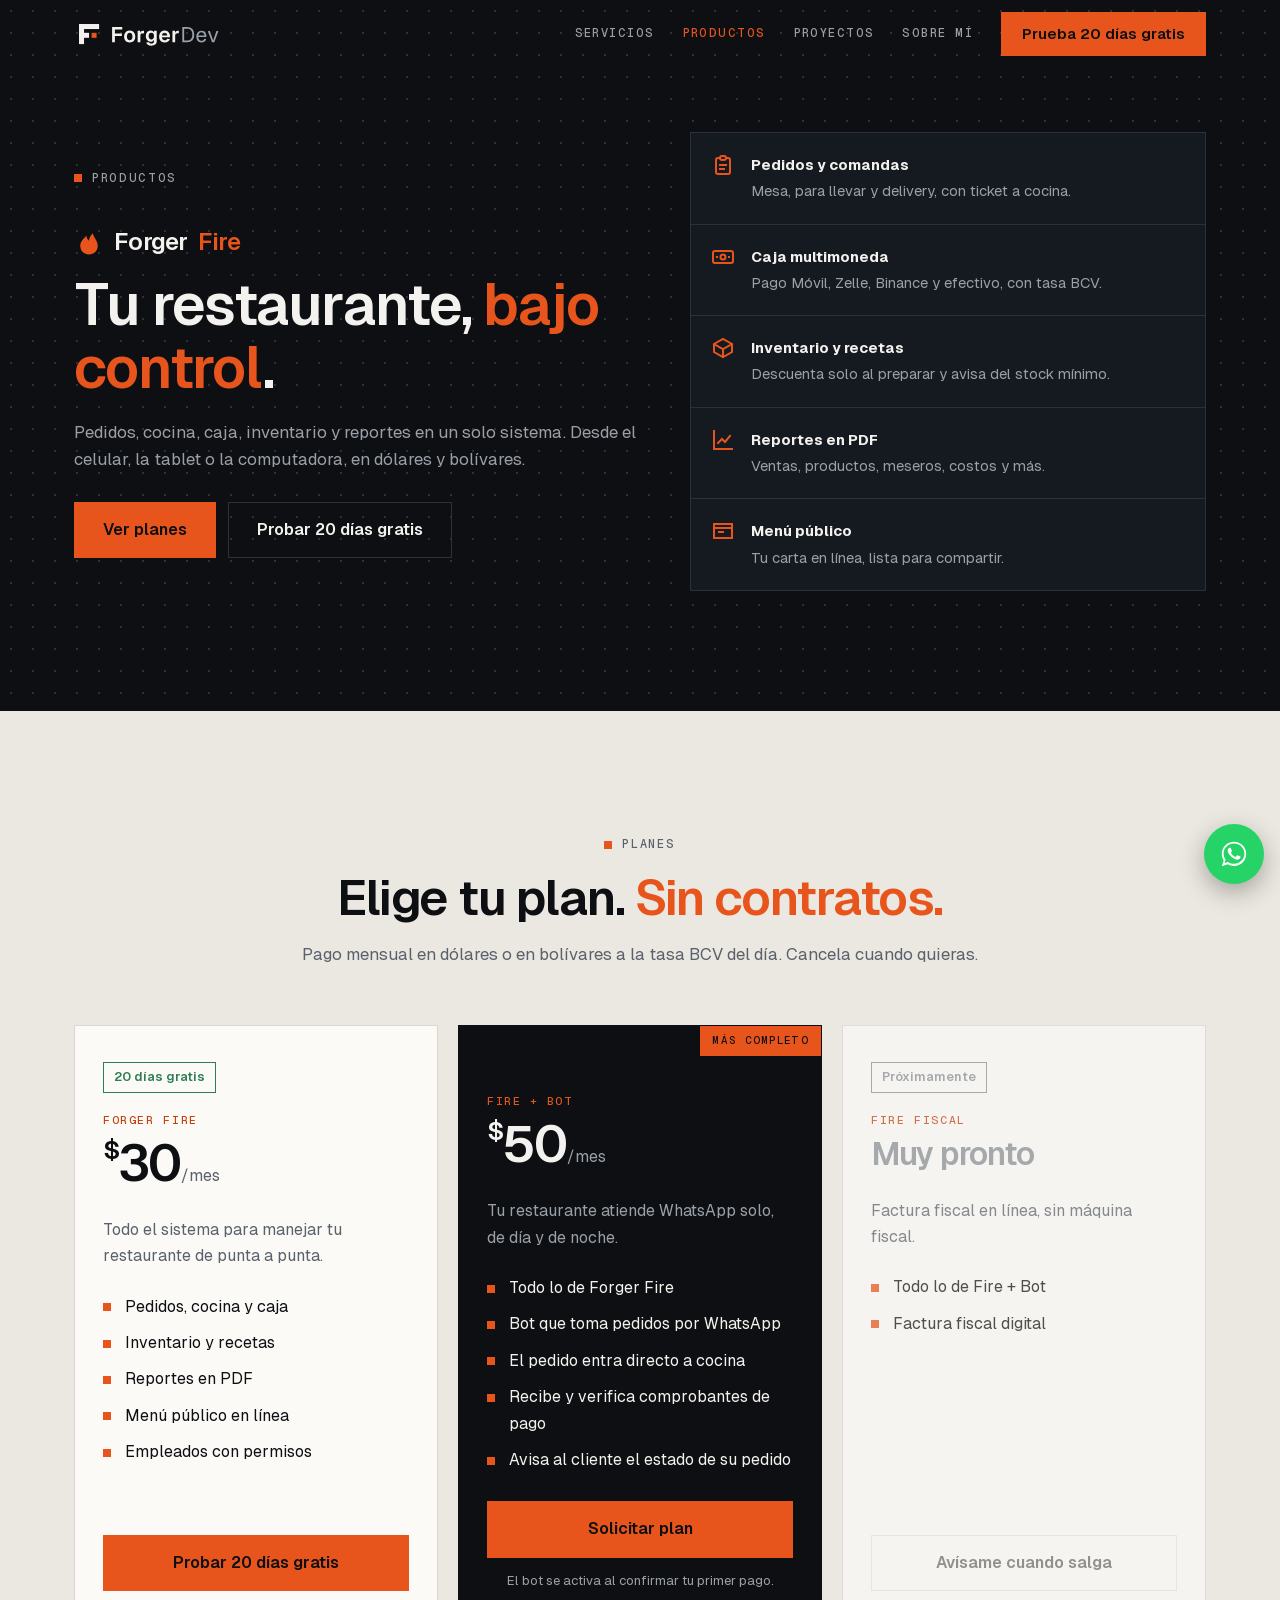
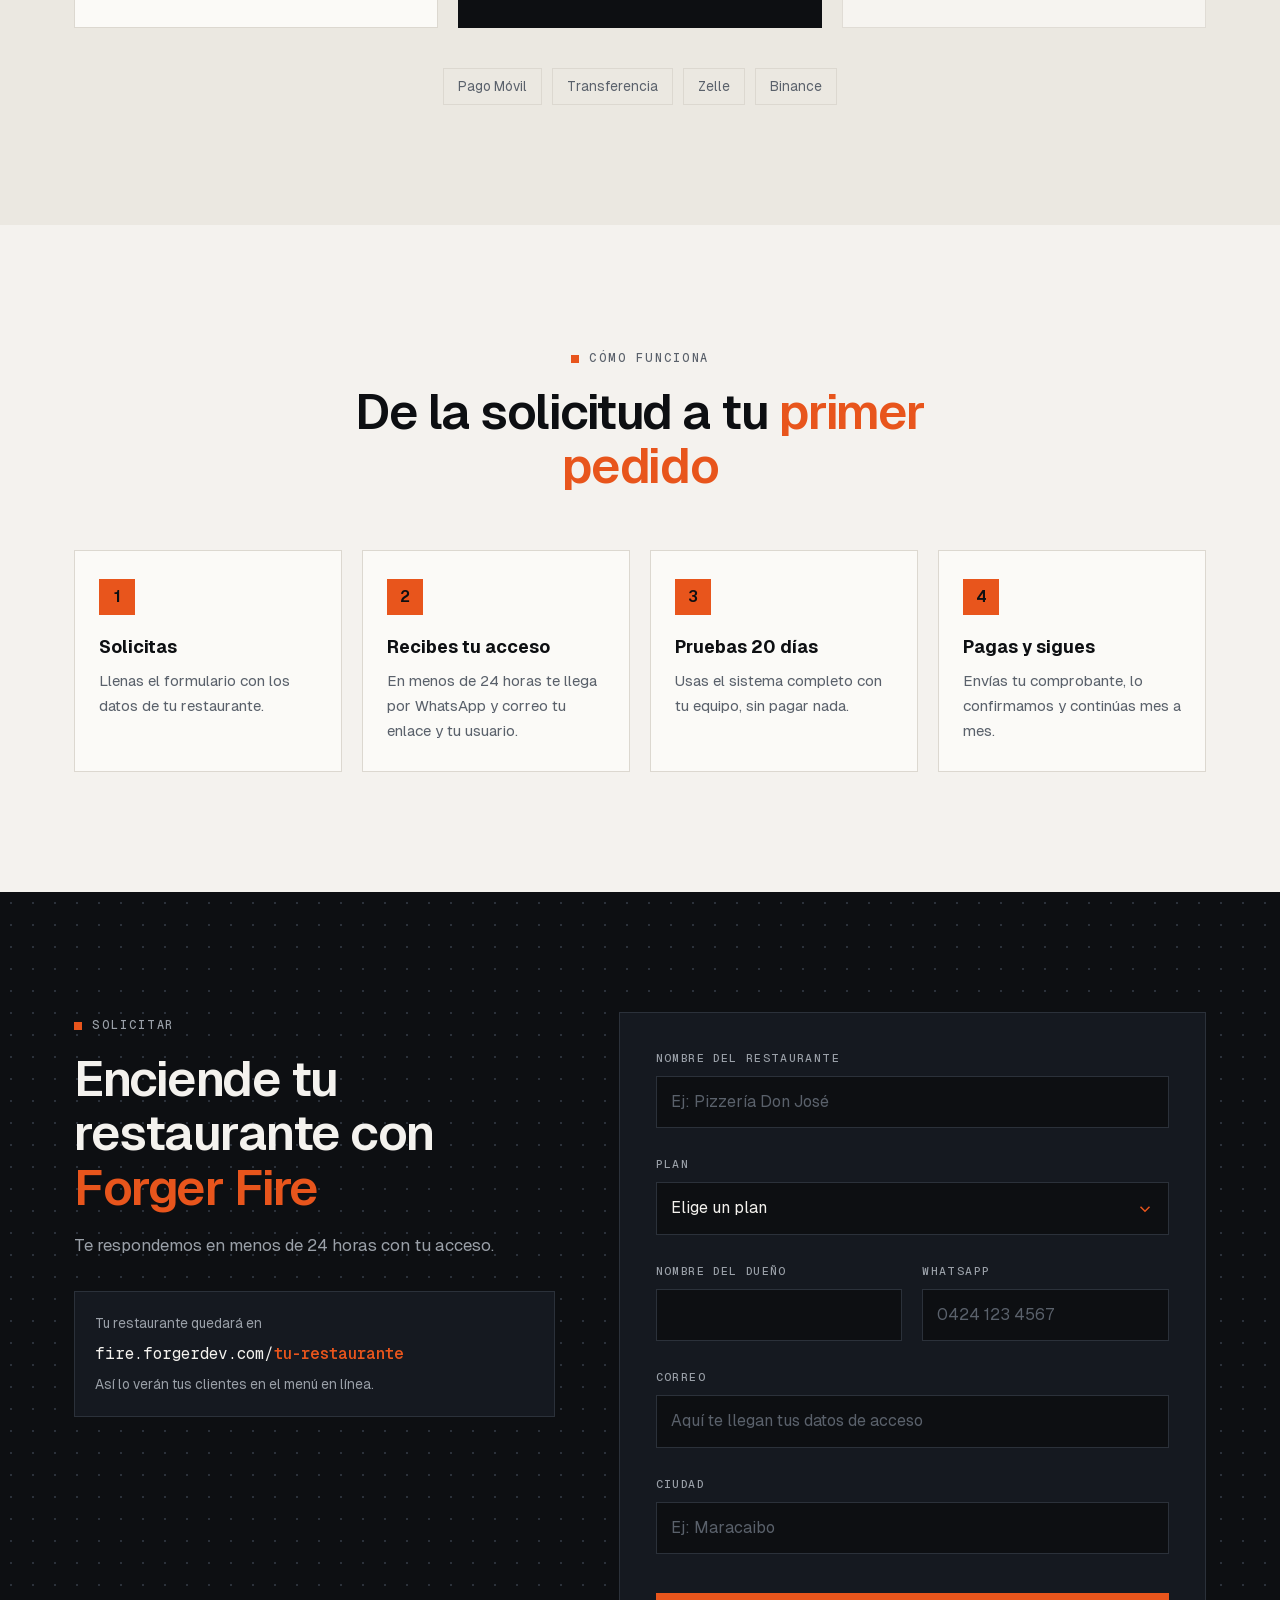
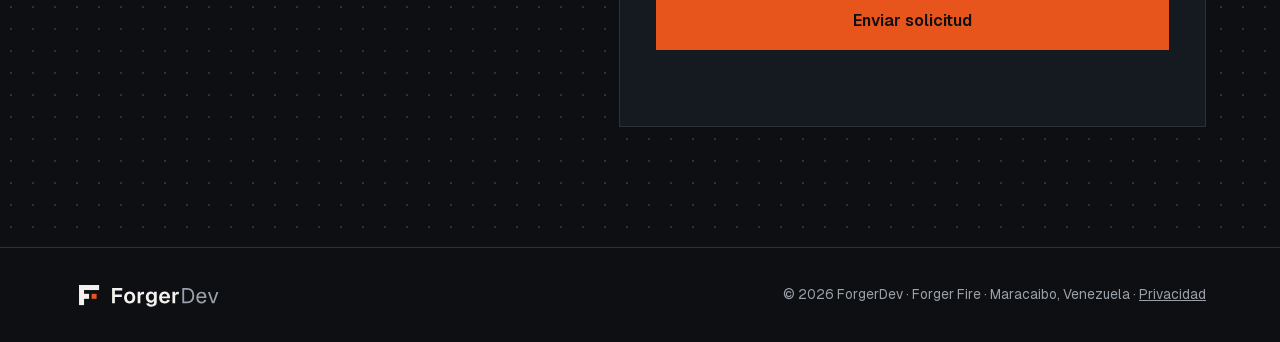
==== forger-fire.html @ 15f9424b "feat: pagina de producto Forger Fire con planes y solicitud - forger-fire.html: producto, planes ($3" ====
<!DOCTYPE html>
<html lang="es">
<head>
  <meta charset="UTF-8">
  <meta name="viewport" content="width=device-width, initial-scale=1.0">
  <title>Forger Fire | Sistema para restaurantes en Venezuela | ForgerDev</title>
  <meta name="description" content="Forger Fire: pedidos, cocina, caja multimoneda, inventario y reportes para tu restaurante. Bot de WhatsApp opcional. Prueba 20 días gratis.">
  <meta name="robots" content="index, follow, max-image-preview:large">
  <meta name="author" content="Ángel Sulbarán">
  <meta name="theme-color" content="#0d0f12">

  <!-- Cuando compres el dominio, reemplaza https://TU-DOMINIO.com -->
  <link rel="canonical" href="https://TU-DOMINIO.com/forger-fire.html">

  <link rel="icon" href="favicon.svg" type="image/svg+xml">
  <link rel="apple-touch-icon" href="img/apple-touch-icon.png">

  <meta property="og:type" content="website">
  <meta property="og:locale" content="es_VE">
  <meta property="og:site_name" content="ForgerDev">
  <meta property="og:url" content="https://TU-DOMINIO.com/forger-fire.html">
  <meta property="og:title" content="Forger Fire | Tu restaurante, bajo control">
  <meta property="og:description" content="Pedidos, cocina, caja, inventario y reportes en un solo sistema. Prueba 20 días gratis.">
  <meta property="og:image" content="https://TU-DOMINIO.com/img/og-image.jpg">

  <link rel="preload" href="fonts/Geist-Variable.woff2" as="font" type="font/woff2" crossorigin>
  <link rel="stylesheet" href="css/styles.css">
  <link rel="stylesheet" href="css/forger-fire.css">
  <script src="js/config.js" defer></script>
  <script src="js/forger-fire.js" defer></script>
</head>
<body>

  <header class="header">
    <div class="container header__inner">
      <a href="index.html" class="logo" aria-label="ForgerDev, inicio"><svg xmlns="http://www.w3.org/2000/svg" viewBox="0 0 239 48" aria-hidden="true" focusable="false"><rect x="8" y="8" width="8" height="32" fill="#f2f1ed"/><rect x="8" y="8" width="32" height="8" fill="#f2f1ed"/><rect x="8" y="22" width="16" height="8" fill="#f2f1ed"/><rect x="28" y="22" width="8" height="8" fill="#e8551c"/><path d="M60.72 12.86H76.87V16.701999999999998H65.14V23.298H76.25800000000001V27.106H65.14V37.0H60.72ZM79.79400000000001 27.921999999999997Q79.79400000000001 25.066 80.899 22.924Q82.004 20.782 84.02700000000002 19.609Q86.05000000000001 18.436 88.736 18.436Q91.388 18.436 93.411 19.609Q95.43400000000001 20.782 96.53900000000002 22.924Q97.644 25.066 97.644 27.921999999999997Q97.644 30.778 96.53900000000002 32.92Q95.43400000000001 35.062 93.411 36.235Q91.388 37.408 88.736 37.408Q86.05000000000001 37.408 84.02700000000002 36.235Q82.004 35.062 80.899 32.92Q79.79400000000001 30.778 79.79400000000001 27.921999999999997ZM93.156 27.921999999999997Q93.156 25.1 91.983 23.536Q90.81 21.972 88.736 21.972Q86.628 21.972 85.47200000000001 23.536Q84.316 25.1 84.316 27.921999999999997Q84.316 30.744 85.47200000000001 32.308Q86.628 33.872 88.736 33.872Q90.84400000000001 33.872 92.0 32.308Q93.156 30.744 93.156 27.921999999999997ZM101.418 18.843999999999998H105.49800000000002L105.60000000000001 22.345999999999997Q106.144 20.544 107.215 19.694Q108.28600000000002 18.843999999999998 109.95200000000001 18.843999999999998H111.61800000000001V22.584H109.918Q107.81000000000002 22.584 106.79000000000002 23.519Q105.77000000000001 24.454 105.77000000000001 26.528V37.0H101.418ZM114.98400000000001 37.34 119.47200000000001 37.034Q119.81200000000001 38.122 120.679 38.666Q121.546 39.21 123.24600000000001 39.21Q127.42800000000001 39.21 127.42800000000001 35.504V33.192Q126.78200000000001 34.518 125.35400000000001 35.317Q123.926 36.116 122.158 36.116Q119.914 36.116 118.16300000000001 35.010999999999996Q116.412 33.906 115.42600000000002 31.9Q114.44000000000001 29.894 114.44000000000001 27.31Q114.44000000000001 24.726 115.409 22.72Q116.378 20.714 118.129 19.575Q119.88000000000001 18.436 122.09 18.436Q124.028 18.436 125.45600000000002 19.302999999999997Q126.88400000000001 20.169999999999998 127.56400000000001 21.665999999999997V18.843999999999998H131.81400000000002V35.402Q131.81400000000002 38.836 129.502 40.672Q127.19000000000001 42.508 123.24600000000001 42.508Q119.778 42.508 117.70400000000001 41.131Q115.63000000000001 39.754 114.98400000000001 37.34ZM127.462 27.174Q127.462 24.692 126.30600000000001 23.264Q125.15 21.836 123.17800000000001 21.836Q121.206 21.836 120.084 23.298Q118.962 24.759999999999998 118.962 27.276Q118.962 29.792 120.101 31.254Q121.24000000000001 32.716 123.17800000000001 32.716Q125.18400000000001 32.716 126.32300000000001 31.237000000000002Q127.462 29.758 127.462 27.174ZM135.622 27.921999999999997Q135.622 25.1 136.71 22.941000000000003Q137.798 20.782 139.787 19.609Q141.776 18.436 144.428 18.436Q147.012 18.436 148.967 19.592Q150.92200000000003 20.747999999999998 151.99300000000002 22.941Q153.06400000000002 25.134 153.06400000000002 28.16V29.146H140.144Q140.28 31.492 141.436 32.716Q142.592 33.94 144.56400000000002 33.94Q145.99200000000002 33.94 146.978 33.277Q147.964 32.614 148.33800000000002 31.424L152.792 31.695999999999998Q152.044 34.348 149.851 35.878Q147.65800000000002 37.408 144.53 37.408Q141.84400000000002 37.408 139.82100000000003 36.235Q137.798 35.062 136.71 32.92Q135.622 30.778 135.622 27.921999999999997ZM144.428 21.869999999999997Q142.66 21.869999999999997 141.52100000000002 22.991999999999997Q140.382 24.113999999999997 140.144 26.222H148.542Q148.406 24.046 147.318 22.958Q146.23000000000002 21.869999999999997 144.428 21.869999999999997ZM156.838 18.843999999999998H160.918L161.02 22.345999999999997Q161.564 20.544 162.635 19.694Q163.706 18.843999999999998 165.372 18.843999999999998H167.038V22.584H165.338Q163.23 22.584 162.20999999999998 23.519Q161.19 24.454 161.19 26.528V37.0H156.838Z" fill="#f2f1ed"/><path d="M172.594 12.86H180.074Q185.65 12.86 188.659 16.005Q191.668 19.15 191.668 24.964Q191.668 30.744 188.71 33.872Q185.752 37.0 180.27800000000002 37.0H172.594ZM188.608 24.964Q188.608 15.715999999999998 180.074 15.715999999999998H175.518V34.144H180.074Q188.608 34.144 188.608 24.964ZM194.93200000000002 27.990000000000002Q194.93200000000002 25.168 195.935 23.026Q196.93800000000002 20.884 198.774 19.728Q200.61 18.572 203.058 18.572Q205.404 18.572 207.20600000000002 19.677Q209.008 20.782 210.01100000000002 22.924Q211.014 25.066 211.014 28.024V28.874H197.924Q198.06 31.73 199.437 33.209Q200.814 34.688 203.19400000000002 34.688Q204.928 34.688 206.067 33.889Q207.20600000000002 33.09 207.68200000000002 31.662L210.74200000000002 31.9Q210.02800000000002 34.382 208.005 35.894999999999996Q205.982 37.408 203.19400000000002 37.408Q200.678 37.408 198.808 36.251999999999995Q196.93800000000002 35.096 195.935 32.971Q194.93200000000002 30.846 194.93200000000002 27.990000000000002ZM203.058 21.291999999999998Q200.95000000000002 21.291999999999998 199.60700000000003 22.583999999999996Q198.264 23.875999999999998 197.924 26.357999999999997H207.886Q207.68200000000002 23.842 206.407 22.567Q205.132 21.291999999999998 203.058 21.291999999999998ZM213.35999999999999 18.98H216.488L221.724 34.076L226.96 18.98H230.088L223.526 37.0H219.922Z" fill="#9aa1ab"/></svg></a>

      <button class="nav-toggle" type="button" aria-expanded="false" aria-controls="menu" aria-label="Abrir menú">
        <span></span><span></span><span></span>
      </button>

      <nav id="menu" class="nav" aria-label="Principal">
        <ul class="nav__list">
          <li><a href="index.html#servicios" class="nav__link">Servicios</a></li>
          <li><a href="forger-fire.html" class="nav__link nav__link--activo" aria-current="page">Productos</a></li>
          <li><a href="index.html#proyectos" class="nav__link">Proyectos</a></li>
          <li><a href="index.html#sobre-mi" class="nav__link">Sobre mí</a></li>
          <li><a href="#solicitar" class="btn btn--primary btn--sm">Prueba 20 días gratis</a></li>
        </ul>
      </nav>
    </div>
  </header>

  <main>
    <!-- Producto -->
    <section id="productos" class="section section--dark producto-hero">
      <div class="container producto-hero__grid">
        <div>
          <p class="section__tag">Productos</p>
          <p class="producto-hero__marca">
            <svg class="producto-hero__llama" viewBox="0 0 24 24" aria-hidden="true"><path d="M12 22c4 0 7-3 7-7 0-4-3-6-4-10-2 2-3 4-3 6-1-1-2-2-2-4-3 3-5 5-5 8 0 4 3 7 7 7z"/></svg>
            Forger <em>Fire</em>
          </p>
          <h1 class="producto-hero__titulo">Tu restaurante, <em>bajo control</em>.</h1>
          <p class="section__lead">Pedidos, cocina, caja, inventario y reportes en un solo sistema. Desde el celular, la tablet o la computadora, en dólares y bolívares.</p>
          <div class="producto-hero__acciones">
            <a href="#planes" class="btn btn--primary">Ver planes</a>
            <a href="#solicitar" class="btn btn--ghost">Probar 20 días gratis</a>
          </div>
        </div>

        <ul class="modulos" aria-label="Lo que incluye">
          <li><svg class="icon" viewBox="0 0 24 24" aria-hidden="true"><path d="M9 5H7a2 2 0 0 0-2 2v12a2 2 0 0 0 2 2h10a2 2 0 0 0 2-2V7a2 2 0 0 0-2-2h-2M9 5a2 2 0 0 0 2 2h2a2 2 0 0 0 2-2M9 5a2 2 0 0 1 2-2h2a2 2 0 0 1 2 2M9 12h6M9 16h4"/></svg><span><strong>Pedidos y comandas</strong>Mesa, para llevar y delivery, con ticket a cocina.</span></li>
          <li><svg class="icon" viewBox="0 0 24 24" aria-hidden="true"><rect x="2" y="6" width="20" height="12" rx="2"/><circle cx="12" cy="12" r="2.5"/><path d="M6 12h.01M18 12h.01"/></svg><span><strong>Caja multimoneda</strong>Pago Móvil, Zelle, Binance y efectivo, con tasa BCV.</span></li>
          <li><svg class="icon" viewBox="0 0 24 24" aria-hidden="true"><path d="M21 8 12 3 3 8v8l9 5 9-5zM3 8l9 5 9-5M12 13v8"/></svg><span><strong>Inventario y recetas</strong>Descuenta solo al preparar y avisa del stock mínimo.</span></li>
          <li><svg class="icon" viewBox="0 0 24 24" aria-hidden="true"><path d="M3 3v18h18M7 15l4-4 3 3 5-6"/></svg><span><strong>Reportes en PDF</strong>Ventas, productos, meseros, costos y más.</span></li>
          <li><svg class="icon" viewBox="0 0 24 24" aria-hidden="true"><path d="M3 5h18v14H3zM3 9h18"/><path d="M8 13h4"/></svg><span><strong>Menú público</strong>Tu carta en línea, lista para compartir.</span></li>
        </ul>
      </div>
    </section>

    <!-- Planes -->
    <section id="planes" class="section section--alt">
      <div class="container">
        <header class="section__head">
          <p class="section__tag">Planes</p>
          <h2 class="section__title">Elige tu plan. <em>Sin contratos.</em></h2>
          <p class="section__lead">Pago mensual en dólares o en bolívares a la tasa BCV del día. Cancela cuando quieras.</p>
        </header>

        <div class="planes">
          <article class="service plan">
            <p class="plan__chip">20 días gratis</p>
            <p class="service__kicker">Forger Fire</p>
            <p class="plan__precio"><span>$</span>30<small>/mes</small></p>
            <p class="service__desc">Todo el sistema para manejar tu restaurante de punta a punta.</p>
            <ul class="service__list">
              <li>Pedidos, cocina y caja</li>
              <li>Inventario y recetas</li>
              <li>Reportes en PDF</li>
              <li>Menú público en línea</li>
              <li>Empleados con permisos</li>
            </ul>
            <a href="#solicitar" class="btn btn--primary btn--block plan__cta" data-plan="fire">Probar 20 días gratis</a>
          </article>

          <article class="service service--featured plan">
            <p class="service__badge">Más completo</p>
            <p class="service__kicker">Fire + Bot</p>
            <p class="plan__precio"><span>$</span>50<small>/mes</small></p>
            <p class="service__desc">Tu restaurante atiende WhatsApp solo, de día y de noche.</p>
            <ul class="service__list">
              <li>Todo lo de Forger Fire</li>
              <li>Bot que toma pedidos por WhatsApp</li>
              <li>El pedido entra directo a cocina</li>
              <li>Recibe y verifica comprobantes de pago</li>
              <li>Avisa al cliente el estado de su pedido</li>
            </ul>
            <a href="#solicitar" class="btn btn--primary btn--block plan__cta" data-plan="fire-bot">Solicitar plan</a>
            <p class="plan__nota">El bot se activa al confirmar tu primer pago.</p>
          </article>

          <article class="service plan plan--pronto" aria-disabled="true">
            <p class="plan__chip plan__chip--gris">Próximamente</p>
            <p class="service__kicker">Fire Fiscal</p>
            <p class="plan__precio plan__precio--pronto">Muy pronto</p>
            <p class="service__desc">Factura fiscal en línea, sin máquina fiscal.</p>
            <ul class="service__list">
              <li>Todo lo de Fire + Bot</li>
              <li>Factura fiscal digital</li>
            </ul>
            <button type="button" class="btn btn--ghost btn--block" disabled>Avísame cuando salga</button>
          </article>
        </div>

        <ul class="pagos" aria-label="Métodos de pago">
          <li>Pago Móvil</li>
          <li>Transferencia</li>
          <li>Zelle</li>
          <li>Binance</li>
        </ul>
      </div>
    </section>

    <!-- Cómo funciona -->
    <section class="section">
      <div class="container">
        <header class="section__head">
          <p class="section__tag">Cómo funciona</p>
          <h2 class="section__title">De la solicitud a tu <em>primer pedido</em></h2>
        </header>
        <ol class="pasos">
          <li><span class="pasos__num">1</span><strong>Solicitas</strong><p>Llenas el formulario con los datos de tu restaurante.</p></li>
          <li><span class="pasos__num">2</span><strong>Recibes tu acceso</strong><p>En menos de 24 horas te llega por WhatsApp y correo tu enlace y tu usuario.</p></li>
          <li><span class="pasos__num">3</span><strong>Pruebas 20 días</strong><p>Usas el sistema completo con tu equipo, sin pagar nada.</p></li>
          <li><span class="pasos__num">4</span><strong>Pagas y sigues</strong><p>Envías tu comprobante, lo confirmamos y continúas mes a mes.</p></li>
        </ol>
      </div>
    </section>

    <!-- Solicitud -->
    <section id="solicitar" class="section section--dark section--contact">
      <div class="container contact">
        <div class="contact__intro">
          <p class="section__tag">Solicitar</p>
          <h2 class="section__title">Enciende tu restaurante con <em>Forger Fire</em></h2>
          <p class="section__lead">Te respondemos en menos de 24 horas con tu acceso.</p>

          <div class="url-preview" aria-live="polite">
            <p class="url-preview__label">Tu restaurante quedará en</p>
            <p class="url-preview__url">fire.forgerdev.com/<b id="slug-preview">tu-restaurante</b></p>
            <p class="url-preview__ayuda">Así lo verán tus clientes en el menú en línea.</p>
          </div>
        </div>

        <form id="form-solicitud" class="form" novalidate>
          <div class="form__grid">
            <div class="field field--full">
              <label for="restaurante">Nombre del restaurante</label>
              <input id="restaurante" name="restaurante" type="text" autocomplete="organization" placeholder="Ej: Pizzería Don José" required>
              <p class="field__error" id="restaurante-error"></p>
            </div>

            <div class="field field--full">
              <label for="plan">Plan</label>
              <select id="plan" name="plan" required>
                <option value="">Elige un plan</option>
                <option value="fire">Forger Fire · $30/mes · 20 días gratis</option>
                <option value="fire-bot">Fire + Bot · $50/mes</option>
              </select>
              <p class="field__error" id="plan-error"></p>
            </div>

            <div class="field">
              <label for="dueno">Nombre del dueño</label>
              <input id="dueno" name="dueno" type="text" autocomplete="name" required>
              <p class="field__error" id="dueno-error"></p>
            </div>

            <div class="field">
              <label for="telefono">WhatsApp</label>
              <input id="telefono" name="telefono" type="tel" autocomplete="tel" placeholder="0424 123 4567" required>
              <p class="field__error" id="telefono-error"></p>
            </div>

            <div class="field field--full">
              <label for="email">Correo</label>
              <input id="email" name="email" type="email" autocomplete="email" placeholder="Aquí te llegan tus datos de acceso" required>
              <p class="field__error" id="email-error"></p>
            </div>

            <div class="field field--full">
              <label for="ciudad">Ciudad</label>
              <input id="ciudad" name="ciudad" type="text" autocomplete="address-level2" placeholder="Ej: Maracaibo" required>
              <p class="field__error" id="ciudad-error"></p>
            </div>

            <!-- Trampa para bots: las personas no ven este campo -->
            <div class="field--honey" aria-hidden="true">
              <label for="_honey">No llenar</label>
              <input id="_honey" name="_honey" type="text" tabindex="-1" autocomplete="off">
            </div>
          </div>

          <button type="submit" class="btn btn--primary btn--block">Enviar solicitud</button>
          <p class="form__status" role="status" aria-live="polite"></p>
        </form>
      </div>
    </section>
  </main>

  <footer class="footer">
    <div class="container footer__inner">
      <a href="index.html" class="logo" aria-label="ForgerDev, inicio"><svg xmlns="http://www.w3.org/2000/svg" viewBox="0 0 239 48" aria-hidden="true" focusable="false"><rect x="8" y="8" width="8" height="32" fill="#f2f1ed"/><rect x="8" y="8" width="32" height="8" fill="#f2f1ed"/><rect x="8" y="22" width="16" height="8" fill="#f2f1ed"/><rect x="28" y="22" width="8" height="8" fill="#e8551c"/><path d="M60.72 12.86H76.87V16.701999999999998H65.14V23.298H76.25800000000001V27.106H65.14V37.0H60.72ZM79.79400000000001 27.921999999999997Q79.79400000000001 25.066 80.899 22.924Q82.004 20.782 84.02700000000002 19.609Q86.05000000000001 18.436 88.736 18.436Q91.388 18.436 93.411 19.609Q95.43400000000001 20.782 96.53900000000002 22.924Q97.644 25.066 97.644 27.921999999999997Q97.644 30.778 96.53900000000002 32.92Q95.43400000000001 35.062 93.411 36.235Q91.388 37.408 88.736 37.408Q86.05000000000001 37.408 84.02700000000002 36.235Q82.004 35.062 80.899 32.92Q79.79400000000001 30.778 79.79400000000001 27.921999999999997ZM93.156 27.921999999999997Q93.156 25.1 91.983 23.536Q90.81 21.972 88.736 21.972Q86.628 21.972 85.47200000000001 23.536Q84.316 25.1 84.316 27.921999999999997Q84.316 30.744 85.47200000000001 32.308Q86.628 33.872 88.736 33.872Q90.84400000000001 33.872 92.0 32.308Q93.156 30.744 93.156 27.921999999999997ZM101.418 18.843999999999998H105.49800000000002L105.60000000000001 22.345999999999997Q106.144 20.544 107.215 19.694Q108.28600000000002 18.843999999999998 109.95200000000001 18.843999999999998H111.61800000000001V22.584H109.918Q107.81000000000002 22.584 106.79000000000002 23.519Q105.77000000000001 24.454 105.77000000000001 26.528V37.0H101.418ZM114.98400000000001 37.34 119.47200000000001 37.034Q119.81200000000001 38.122 120.679 38.666Q121.546 39.21 123.24600000000001 39.21Q127.42800000000001 39.21 127.42800000000001 35.504V33.192Q126.78200000000001 34.518 125.35400000000001 35.317Q123.926 36.116 122.158 36.116Q119.914 36.116 118.16300000000001 35.010999999999996Q116.412 33.906 115.42600000000002 31.9Q114.44000000000001 29.894 114.44000000000001 27.31Q114.44000000000001 24.726 115.409 22.72Q116.378 20.714 118.129 19.575Q119.88000000000001 18.436 122.09 18.436Q124.028 18.436 125.45600000000002 19.302999999999997Q126.88400000000001 20.169999999999998 127.56400000000001 21.665999999999997V18.843999999999998H131.81400000000002V35.402Q131.81400000000002 38.836 129.502 40.672Q127.19000000000001 42.508 123.24600000000001 42.508Q119.778 42.508 117.70400000000001 41.131Q115.63000000000001 39.754 114.98400000000001 37.34ZM127.462 27.174Q127.462 24.692 126.30600000000001 23.264Q125.15 21.836 123.17800000000001 21.836Q121.206 21.836 120.084 23.298Q118.962 24.759999999999998 118.962 27.276Q118.962 29.792 120.101 31.254Q121.24000000000001 32.716 123.17800000000001 32.716Q125.18400000000001 32.716 126.32300000000001 31.237000000000002Q127.462 29.758 127.462 27.174ZM135.622 27.921999999999997Q135.622 25.1 136.71 22.941000000000003Q137.798 20.782 139.787 19.609Q141.776 18.436 144.428 18.436Q147.012 18.436 148.967 19.592Q150.92200000000003 20.747999999999998 151.99300000000002 22.941Q153.06400000000002 25.134 153.06400000000002 28.16V29.146H140.144Q140.28 31.492 141.436 32.716Q142.592 33.94 144.56400000000002 33.94Q145.99200000000002 33.94 146.978 33.277Q147.964 32.614 148.33800000000002 31.424L152.792 31.695999999999998Q152.044 34.348 149.851 35.878Q147.65800000000002 37.408 144.53 37.408Q141.84400000000002 37.408 139.82100000000003 36.235Q137.798 35.062 136.71 32.92Q135.622 30.778 135.622 27.921999999999997ZM144.428 21.869999999999997Q142.66 21.869999999999997 141.52100000000002 22.991999999999997Q140.382 24.113999999999997 140.144 26.222H148.542Q148.406 24.046 147.318 22.958Q146.23000000000002 21.869999999999997 144.428 21.869999999999997ZM156.838 18.843999999999998H160.918L161.02 22.345999999999997Q161.564 20.544 162.635 19.694Q163.706 18.843999999999998 165.372 18.843999999999998H167.038V22.584H165.338Q163.23 22.584 162.20999999999998 23.519Q161.19 24.454 161.19 26.528V37.0H156.838Z" fill="#f2f1ed"/><path d="M172.594 12.86H180.074Q185.65 12.86 188.659 16.005Q191.668 19.15 191.668 24.964Q191.668 30.744 188.71 33.872Q185.752 37.0 180.27800000000002 37.0H172.594ZM188.608 24.964Q188.608 15.715999999999998 180.074 15.715999999999998H175.518V34.144H180.074Q188.608 34.144 188.608 24.964ZM194.93200000000002 27.990000000000002Q194.93200000000002 25.168 195.935 23.026Q196.93800000000002 20.884 198.774 19.728Q200.61 18.572 203.058 18.572Q205.404 18.572 207.20600000000002 19.677Q209.008 20.782 210.01100000000002 22.924Q211.014 25.066 211.014 28.024V28.874H197.924Q198.06 31.73 199.437 33.209Q200.814 34.688 203.19400000000002 34.688Q204.928 34.688 206.067 33.889Q207.20600000000002 33.09 207.68200000000002 31.662L210.74200000000002 31.9Q210.02800000000002 34.382 208.005 35.894999999999996Q205.982 37.408 203.19400000000002 37.408Q200.678 37.408 198.808 36.251999999999995Q196.93800000000002 35.096 195.935 32.971Q194.93200000000002 30.846 194.93200000000002 27.990000000000002ZM203.058 21.291999999999998Q200.95000000000002 21.291999999999998 199.60700000000003 22.583999999999996Q198.264 23.875999999999998 197.924 26.357999999999997H207.886Q207.68200000000002 23.842 206.407 22.567Q205.132 21.291999999999998 203.058 21.291999999999998ZM213.35999999999999 18.98H216.488L221.724 34.076L226.96 18.98H230.088L223.526 37.0H219.922Z" fill="#9aa1ab"/></svg></a>
      <p>© <span id="year"></span> ForgerDev · Forger Fire · Maracaibo, Venezuela · <a href="privacidad.html">Privacidad</a></p>
    </div>
  </footer>

  <a class="whatsapp-float" href="#solicitar" data-whatsapp-link target="_blank" rel="noopener" aria-label="Escríbeme por WhatsApp">
    <svg viewBox="0 0 32 32" width="30" height="30" aria-hidden="true">
      <path fill="currentColor" d="M16 3C8.8 3 3 8.7 3 15.8c0 2.5.7 4.9 2 7L3 29l6.4-2c2 1.1 4.3 1.7 6.6 1.7 7.2 0 13-5.7 13-12.8C29 8.7 23.2 3 16 3zm0 23.4c-2.1 0-4.1-.6-5.9-1.7l-.4-.3-3.8 1.2 1.2-3.7-.3-.4c-1.2-1.8-1.9-3.9-1.9-6.1C4.9 9.8 9.9 4.9 16 4.9s11.1 4.9 11.1 10.9-5 10.6-11.1 10.6zm6.1-7.9c-.3-.2-2-1-2.3-1.1-.3-.1-.5-.2-.7.2-.2.3-.8 1.1-1 1.3-.2.2-.4.2-.7.1-.3-.2-1.4-.5-2.7-1.7-1-.9-1.7-2-1.9-2.3-.2-.3 0-.5.1-.7l.5-.6c.2-.2.2-.3.3-.6.1-.2 0-.4 0-.6l-1-2.5c-.3-.7-.5-.6-.7-.6h-.6c-.2 0-.6.1-.9.4-.3.3-1.2 1.1-1.2 2.8s1.2 3.2 1.4 3.5c.2.2 2.4 3.6 5.8 5 .8.4 1.4.6 1.9.7.8.3 1.5.2 2.1.1.6-.1 2-.8 2.2-1.6.3-.8.3-1.4.2-1.6-.1-.1-.3-.2-.6-.4z"/>
    </svg>
  </a>

</body>
</html>
---- css/styles.css ----
/* ===== Fuentes de la identidad ForgerDev (Geist, licencia OFL) ===== */
@font-face {
  font-family: 'Geist';
  src: url('../fonts/Geist-Variable.woff2') format('woff2');
  font-weight: 100 900;
  font-display: swap;
}

@font-face {
  font-family: 'Geist Mono';
  src: url('../fonts/GeistMono-Variable.woff2') format('woff2');
  font-weight: 100 900;
  font-display: swap;
}

/* ===== Identidad ForgerDev ===== */
:root {
  /* Paleta de marca */
  --ink: #0d0f12;           /* negro */
  --bone: #f4f2ee;          /* hueso */
  --bone-2: #ebe8e1;        /* hueso más oscuro para secciones alternas */
  --orange: #e8551c;        /* acento */
  --orange-hover: #f26a33;
  --grey: #9aa0a8;
  --grey-dark: #5a616b;
  --line-dark: #2b313a;
  --panel-dark: #151920;

  /* Tokens que cambian según el fondo (claro por defecto) */
  --bg: var(--bone);
  --card: #fbfaf7;
  --text: var(--ink);
  --text-muted: var(--grey-dark);
  --text-dim: #8a8f97;
  --border: #dcd8d0;
  --border-hover: var(--ink);
  --accent-text: #c2410c;   /* naranja oscuro: legible en texto pequeño sobre hueso */

  --success: #2f7d55;
  --error: #c0392b;
  --whatsapp: #25d366;

  --font-body: 'Geist', system-ui, -apple-system, 'Segoe UI', Arial, sans-serif;
  --font-mono: 'Geist Mono', ui-monospace, 'Cascadia Mono', Consolas, monospace;

  --header-h: 68px;

  --ease-out: cubic-bezier(0.23, 1, 0.32, 1);
  --ease-in-out: cubic-bezier(0.77, 0, 0.175, 1);
}

/* Zonas oscuras: redefinen los tokens y todo lo de adentro se adapta */
.section--dark,
.hero,
.service--featured,
.summary,
.chat__head,
.footer,
.nav {
  --bg: var(--ink);
  --card: var(--panel-dark);
  --text: var(--bone);
  --text-muted: var(--grey);
  --text-dim: var(--grey-dark);
  --border: var(--line-dark);
  --border-hover: var(--grey);
  --accent-text: var(--orange);
}

/* ===== Base ===== */
*,
*::before,
*::after {
  box-sizing: border-box;
}

html {
  scroll-behavior: smooth;
  scroll-padding-top: var(--header-h);
  -webkit-text-size-adjust: 100%;
}

body {
  margin: 0;
  font-family: var(--font-body);
  font-size: 1rem;
  line-height: 1.65;
  color: var(--text);
  background: var(--bg);
  -webkit-font-smoothing: antialiased;
  overflow-x: hidden;
}

h1, h2, h3 {
  margin: 0;
  font-family: var(--font-body);
  font-weight: 600;
  line-height: 1.1;
  letter-spacing: -0.03em;
}

h1 em,
h2 em {
  font-style: normal;
  color: var(--orange);
}

p {
  margin: 0;
}

a {
  color: inherit;
}

img {
  display: block;
  max-width: 100%;
  height: auto;
}

button {
  font: inherit;
  color: inherit;
}

:focus-visible {
  outline: 2px solid var(--orange);
  outline-offset: 3px;
}

::selection {
  background: var(--orange);
  color: var(--ink);
}

/* Etiqueta mono en mayúsculas, el sello de la marca */
.mono {
  font-family: var(--font-mono);
  font-size: 0.75rem;
  font-weight: 500;
  letter-spacing: 0.14em;
  text-transform: uppercase;
}

/* Íconos SVG en línea */
.icon {
  width: 1.15em;
  height: 1.15em;
  flex-shrink: 0;
  fill: none;
  stroke: currentColor;
  stroke-width: 2;
  stroke-linecap: square;
  stroke-linejoin: miter;
}

.icon--fill {
  fill: currentColor;
  stroke: none;
}

.float-card__icon .icon,
.contact__links .icon {
  color: var(--orange);
}

.modal__close .icon {
  width: 18px;
  height: 18px;
}

.container {
  width: 100%;
  max-width: 1180px;
  margin: 0 auto;
  padding: 0 16px;
}

/* Cuadrícula de puntos de la marca */
.dot-grid {
  background-image: radial-gradient(circle, var(--line-dark) 1px, transparent 1.4px);
  background-size: 22px 22px;
}

/* ===== Botones ===== */
.btn {
  display: inline-flex;
  align-items: center;
  justify-content: center;
  gap: 10px;
  min-height: 52px;
  padding: 14px 28px;
  border: 1px solid transparent;
  border-radius: 0;
  font-weight: 600;
  text-decoration: none;
  cursor: pointer;
  -webkit-tap-highlight-color: transparent;
  transition: transform 160ms var(--ease-out), background-color 200ms ease, border-color 200ms ease, color 200ms ease;
}

.btn:active {
  transform: scale(0.97);
}

.btn--primary {
  background: var(--orange);
  color: var(--ink);
}

.btn--ghost {
  background: transparent;
  border-color: var(--border);
  color: var(--text);
}

.btn--sm {
  min-height: 42px;
  padding: 8px 20px;
  font-size: 0.95rem;
}

.btn--block {
  width: 100%;
}

.btn:disabled {
  opacity: 0.6;
  cursor: wait;
}

.btn svg {
  transition: transform 200ms var(--ease-out);
}

@media (hover: hover) and (pointer: fine) {
  .btn--primary:hover {
    background: var(--orange-hover);
  }

  .btn--ghost:hover {
    border-color: var(--border-hover);
  }

  .btn:hover svg {
    transform: translateX(3px);
  }
}

/* ===== Barra de progreso de scroll ===== */
.scroll-progress {
  position: fixed;
  top: 0;
  left: 0;
  z-index: 100;
  width: 100%;
  height: 3px;
  background: var(--orange);
  transform: scaleX(0);
  transform-origin: left;
}

/* ===== Header (siempre sobre fondo oscuro) ===== */
.header {
  position: fixed;
  top: 0;
  left: 0;
  right: 0;
  z-index: 50;
  color: var(--bone);
}

/* El fondo va en un pseudo-elemento: backdrop-filter en .header atraparía el menú fijo dentro del header */
.header::before {
  content: '';
  position: absolute;
  inset: 0;
  background: rgba(13, 15, 18, 0.9);
  backdrop-filter: blur(14px);
  -webkit-backdrop-filter: blur(14px);
  border-bottom: 1px solid var(--line-dark);
  opacity: 0;
  transition: opacity 250ms ease;
}

.header.is-scrolled::before {
  opacity: 1;
}

.header__inner {
  display: flex;
  align-items: center;
  justify-content: space-between;
  height: var(--header-h);
}

.logo {
  position: relative;
  z-index: 2;
  display: inline-flex;
  text-decoration: none;
}

.logo svg {
  display: block;
  width: 150px;
  height: auto;
}

.nav-toggle {
  position: relative;
  z-index: 2;
  display: flex;
  flex-direction: column;
  justify-content: center;
  gap: 5px;
  width: 44px;
  height: 44px;
  padding: 10px;
  background: none;
  border: 0;
  cursor: pointer;
}

.nav-toggle span {
  height: 2px;
  background: var(--bone);
  transition: transform 200ms var(--ease-out), opacity 200ms ease;
}

.nav-toggle[aria-expanded='true'] span:nth-child(1) { transform: translateY(7px) rotate(45deg); }
.nav-toggle[aria-expanded='true'] span:nth-child(2) { opacity: 0; }
.nav-toggle[aria-expanded='true'] span:nth-child(3) { transform: translateY(-7px) rotate(-45deg); }

.nav {
  position: fixed;
  inset: 0;
  z-index: 1;
  display: flex;
  align-items: center;
  justify-content: center;
  color: var(--text);
  background: var(--ink);
  opacity: 0;
  visibility: hidden;
  transition: opacity 250ms var(--ease-out), visibility 250ms;
}

.nav.is-open {
  opacity: 1;
  visibility: visible;
}

.nav__list {
  display: flex;
  flex-direction: column;
  align-items: center;
  gap: 8px;
  margin: 0;
  padding: 0;
  list-style: none;
}

.nav__link {
  display: block;
  padding: 10px;
  font-size: 1.6rem;
  font-weight: 600;
  letter-spacing: -0.02em;
  text-decoration: none;
  transition: color 200ms ease;
}

.nav__list .btn {
  margin-top: 16px;
}

@media (hover: hover) and (pointer: fine) {
  .nav__link:hover {
    color: var(--orange);
  }
}

/* ===== Animación al hacer scroll ===== */
.js .reveal {
  opacity: 0;
  transform: translateY(24px);
  transition: opacity 700ms var(--ease-out), transform 700ms var(--ease-out);
  transition-delay: var(--delay, 0ms);
}

.js .reveal.is-visible {
  opacity: 1;
  transform: none;
}

/* ===== Hero ===== */
.hero {
  position: relative;
  padding: calc(var(--header-h) + 40px) 0 72px;
  overflow: hidden;
  color: var(--text);
  background-color: var(--ink);
}

/* Cuadrícula de puntos que se desvanece hacia la izquierda */
.hero::before {
  content: '';
  position: absolute;
  inset: 0;
  background-image: radial-gradient(circle, var(--line-dark) 1px, transparent 1.4px);
  background-size: 22px 22px;
  -webkit-mask-image: linear-gradient(to left, #000 20%, transparent 85%);
  mask-image: linear-gradient(to left, #000 20%, transparent 85%);
  pointer-events: none;
}

/* Cuadro naranja de la marca */
.hero::after {
  content: '';
  position: absolute;
  right: 0;
  bottom: 0;
  width: 48px;
  height: 48px;
  background: var(--orange);
}

.hero__inner {
  position: relative;
  display: grid;
  gap: 56px;
}

.eyebrow {
  display: inline-flex;
  align-items: center;
  gap: 12px;
  margin-bottom: 24px;
  color: var(--text-muted);
}

.eyebrow::before {
  content: '';
  width: 10px;
  height: 10px;
  background: var(--orange);
}

.hero__title {
  font-size: clamp(2.4rem, 8vw, 4rem);
  font-weight: 600;
  letter-spacing: -0.04em;
}

.hero__lead {
  margin-top: 20px;
  max-width: 34em;
  font-size: 1.1rem;
  color: var(--text-muted);
}

.hero__actions {
  display: flex;
  flex-wrap: wrap;
  gap: 12px;
  margin-top: 32px;
}

.hero__actions .btn {
  flex: 1 1 200px;
}

.hero__meta {
  display: grid;
  grid-template-columns: repeat(3, 1fr);
  gap: 12px;
  margin: 40px 0 0;
  padding: 24px 0 0;
  list-style: none;
  border-top: 1px solid var(--border);
}

.hero__meta strong {
  display: block;
  font-size: clamp(1.2rem, 4vw, 1.6rem);
  font-weight: 600;
  letter-spacing: -0.02em;
}

.hero__meta span {
  display: block;
  margin-top: 4px;
  font-family: var(--font-mono);
  font-size: 0.68rem;
  line-height: 1.5;
  letter-spacing: 0.06em;
  text-transform: uppercase;
  color: var(--text-muted);
}

/* Dispositivos del hero */
.hero__visual {
  position: relative;
  max-width: 600px;
  width: 100%;
  margin: 0 auto;
  padding: 0 0 40px;
}

.device {
  transition: transform 600ms var(--ease-out);
  will-change: transform;
}

.device--browser {
  overflow: hidden;
  background: var(--panel-dark);
  border: 1px solid var(--line-dark);
  box-shadow: 0 40px 80px -30px rgba(0, 0, 0, 0.8);
}

.device__bar {
  display: flex;
  align-items: center;
  gap: 6px;
  padding: 10px 14px;
  background: var(--panel-dark);
  border-bottom: 1px solid var(--line-dark);
}

.device__bar span {
  width: 8px;
  height: 8px;
  background: var(--line-dark);
}

.device__bar em {
  margin-left: 10px;
  font-family: var(--font-mono);
  font-size: 0.68rem;
  font-style: normal;
  color: var(--grey);
}

.device--phone {
  position: absolute;
  right: -4px;
  bottom: 0;
  width: 28%;
  overflow: hidden;
  border: 5px solid var(--line-dark);
  border-radius: 18px;
  box-shadow: 0 30px 60px -16px rgba(0, 0, 0, 0.9);
}

.float-card {
  position: absolute;
  display: flex;
  align-items: center;
  gap: 10px;
  padding: 10px 14px;
  color: var(--bone);
  background: rgba(21, 25, 32, 0.92);
  backdrop-filter: blur(10px);
  -webkit-backdrop-filter: blur(10px);
  border: 1px solid var(--line-dark);
  box-shadow: 0 20px 40px -16px rgba(0, 0, 0, 0.8);
  transition: transform 600ms var(--ease-out);
}

.float-card strong {
  display: block;
  font-size: 0.8rem;
  font-weight: 600;
}

.float-card small {
  display: block;
  font-size: 0.7rem;
  color: var(--grey);
}

.float-card__icon {
  display: grid;
  place-items: center;
  width: 32px;
  height: 32px;
  font-size: 0.95rem;
  border: 1px solid var(--line-dark);
}

.float-card--1 {
  top: 18%;
  left: -12px;
}

.float-card--2 {
  bottom: 14%;
  left: 18%;
}

/* ===== Cinta ===== */
.marquee {
  overflow: hidden;
  padding: 16px 0;
  background: var(--ink);
  border-top: 1px solid var(--line-dark);
  border-bottom: 1px solid var(--line-dark);
}

.marquee__track {
  display: flex;
  width: max-content;
  animation: marquee 34s linear infinite;
}

.marquee__track span {
  display: flex;
  align-items: center;
  gap: 32px;
  padding-right: 32px;
  font-family: var(--font-mono);
  font-size: 0.85rem;
  font-weight: 500;
  letter-spacing: 0.14em;
  text-transform: uppercase;
  white-space: nowrap;
  color: var(--bone);
}

.marquee__track span::after {
  content: '';
  width: 8px;
  height: 8px;
  background: var(--orange);
}

@keyframes marquee {
  to {
    transform: translateX(-50%);
  }
}

/* ===== Secciones ===== */
.section {
  position: relative;
  padding: 88px 0;
  color: var(--text);
  background-color: var(--bg);
}

.section--alt {
  --bg: var(--bone-2);
}

.section--dark {
  background-image: radial-gradient(circle, var(--line-dark) 1px, transparent 1.4px);
  background-size: 22px 22px;
}

.section__head {
  max-width: 720px;
  margin: 0 auto 56px;
  text-align: center;
}

.section__tag {
  display: inline-flex;
  align-items: center;
  gap: 10px;
  margin-bottom: 16px;
  font-family: var(--font-mono);
  font-size: 0.75rem;
  font-weight: 500;
  letter-spacing: 0.14em;
  text-transform: uppercase;
  color: var(--text-muted);
}

.section__tag::before {
  content: '';
  width: 8px;
  height: 8px;
  background: var(--orange);
}

.section__title {
  font-size: clamp(2rem, 6vw, 3.1rem);
  font-weight: 600;
}

.section__lead {
  margin-top: 16px;
  font-size: 1.05rem;
  color: var(--text-muted);
}

/* ===== Problema ===== */
.pains {
  display: grid;
  gap: 0;
  border-top: 1px solid var(--border);
}

.pain {
  position: relative;
  display: grid;
  grid-template-columns: auto 1fr;
  column-gap: 20px;
  padding: 28px 0;
  border-bottom: 1px solid var(--border);
}

.pain__num {
  grid-row: span 2;
  font-family: var(--font-mono);
  font-size: 0.85rem;
  font-weight: 500;
  line-height: 1.9;
  color: var(--accent-text);
}

.pain h3 {
  font-size: 1.3rem;
}

.pain p {
  margin-top: 8px;
  color: var(--text-muted);
}

/* ===== Servicios ===== */
.services {
  display: grid;
  gap: 20px;
}

.service {
  position: relative;
  display: flex;
  flex-direction: column;
  padding: 36px 28px;
  color: var(--text);
  background: var(--card);
  border: 1px solid var(--border);
  transition: border-color 250ms ease, opacity 700ms var(--ease-out), transform 700ms var(--ease-out);
}

.service--featured {
  background: var(--ink);
  border-color: var(--ink);
}

.service__badge {
  position: absolute;
  top: 0;
  right: 0;
  padding: 6px 12px;
  font-family: var(--font-mono);
  font-size: 0.68rem;
  font-weight: 500;
  letter-spacing: 0.12em;
  text-transform: uppercase;
  color: var(--ink);
  background: var(--orange);
}

.service__icon {
  display: grid;
  place-items: center;
  width: 48px;
  height: 48px;
  margin-bottom: 28px;
  border: 1px solid var(--border);
}

.service__icon svg {
  width: 22px;
  height: 22px;
  fill: none;
  stroke: var(--orange);
  stroke-width: 2;
  stroke-linecap: square;
  stroke-linejoin: miter;
}

.service__kicker {
  font-family: var(--font-mono);
  font-size: 0.72rem;
  font-weight: 500;
  letter-spacing: 0.14em;
  text-transform: uppercase;
  color: var(--accent-text);
}

.service__title {
  margin-top: 10px;
  font-size: 1.5rem;
}

.service__desc {
  margin-top: 14px;
  color: var(--text-muted);
}

.service__list,
.summary__list {
  display: grid;
  gap: 10px;
  margin: 24px 0 32px;
  padding: 0;
  list-style: none;
}

.service__list {
  flex-grow: 1;
  align-content: start;
}

.service__list li,
.summary__list li {
  position: relative;
  padding-left: 22px;
}

.service__list li::before,
.summary__list li::before {
  content: '';
  position: absolute;
  left: 0;
  top: 0.6em;
  width: 8px;
  height: 8px;
  background: var(--orange);
}

.service__cta {
  display: inline-flex;
  align-items: center;
  gap: 10px;
  align-self: flex-start;
  font-family: var(--font-mono);
  font-size: 0.78rem;
  font-weight: 500;
  letter-spacing: 0.12em;
  text-transform: uppercase;
  color: var(--accent-text);
  text-decoration: none;
}

.service__cta .icon {
  transition: transform 200ms var(--ease-out);
}

@media (hover: hover) and (pointer: fine) {
  .service:not(.service--featured):hover {
    border-color: var(--border-hover);
  }

  .service__cta:hover .icon {
    transform: translateX(4px);
  }
}

/* Servicio ancho: automatizaciones y chatbots */
.service--wide {
  display: grid;
  gap: 36px;
}

.service__content {
  display: flex;
  flex-direction: column;
}

.chat {
  width: 100%;
  max-width: 420px;
  justify-self: center;
  overflow: hidden;
  background: var(--bone);
  border: 1px solid var(--border);
}

.chat__head {
  display: flex;
  align-items: center;
  gap: 12px;
  padding: 14px 18px;
  color: var(--text);
  background: var(--ink);
}

.chat__head strong {
  display: block;
  font-size: 0.95rem;
  font-weight: 600;
}

.chat__head small {
  display: block;
  font-family: var(--font-mono);
  font-size: 0.66rem;
  letter-spacing: 0.1em;
  text-transform: uppercase;
  color: var(--grey);
}

.chat__avatar {
  display: grid;
  place-items: center;
  width: 36px;
  height: 36px;
  background: var(--panel-dark);
  border: 1px solid var(--line-dark);
}

.chat__avatar svg {
  width: 26px;
  height: 26px;
}

.chat__body {
  display: grid;
  gap: 10px;
  padding: 20px 18px;
}

.msg {
  max-width: 82%;
  padding: 10px 14px;
  font-size: 0.9rem;
  line-height: 1.45;
}

.msg--in {
  justify-self: start;
  color: var(--ink);
  background: #fff;
  border: 1px solid #dcd8d0;
}

.msg--out {
  justify-self: end;
  color: var(--bone);
  background: var(--ink);
}

/* Los mensajes aparecen uno tras otro cuando la tarjeta entra en pantalla */
.js .service--wide .msg {
  opacity: 0;
  transform: translateY(8px);
  transition: opacity 400ms var(--ease-out), transform 400ms var(--ease-out);
}

.js .service--wide .msg:nth-child(1) { transition-delay: 300ms; }
.js .service--wide .msg:nth-child(2) { transition-delay: 750ms; }
.js .service--wide .msg:nth-child(3) { transition-delay: 1200ms; }
.js .service--wide .msg:nth-child(4) { transition-delay: 1650ms; }

.js .service--wide.is-visible .msg {
  opacity: 1;
  transform: none;
}

.flow {
  display: flex;
  flex-wrap: wrap;
  align-items: center;
  justify-content: center;
  gap: 8px;
  margin: 0;
  padding: 0 18px 20px;
  list-style: none;
}

.flow li:not(.flow__arrow) {
  padding: 5px 10px;
  font-family: var(--font-mono);
  font-size: 0.68rem;
  font-weight: 500;
  letter-spacing: 0.08em;
  text-transform: uppercase;
  color: var(--ink);
  background: #fff;
  border: 1px solid #dcd8d0;
}

.flow__arrow {
  display: flex;
  color: var(--orange);
}

/* ===== Proyectos ===== */
.filters {
  display: flex;
  justify-content: center;
  flex-wrap: wrap;
  gap: 8px;
  margin-bottom: 32px;
}

.filter {
  padding: 10px 18px;
  font-family: var(--font-mono);
  font-size: 0.75rem;
  font-weight: 500;
  letter-spacing: 0.12em;
  text-transform: uppercase;
  color: var(--text-muted);
  background: transparent;
  border: 1px solid var(--border);
  cursor: pointer;
  transition: color 200ms ease, background-color 200ms ease, border-color 200ms ease, transform 160ms var(--ease-out);
}

.filter:active {
  transform: scale(0.97);
}

.filter.is-active {
  color: var(--ink);
  background: var(--orange);
  border-color: var(--orange);
}

@media (hover: hover) and (pointer: fine) {
  .filter:not(.is-active):hover {
    color: var(--text);
    border-color: var(--border-hover);
  }
}

.projects {
  display: grid;
  gap: 20px;
}

.project {
  display: block;
  width: 100%;
  padding: 0;
  text-align: left;
  color: var(--text);
  background: var(--card);
  border: 1px solid var(--border);
  overflow: hidden;
  cursor: pointer;
  transition: border-color 250ms ease, opacity 700ms var(--ease-out), transform 700ms var(--ease-out);
}

.project[hidden] {
  display: none;
}

.project__media {
  display: block;
  aspect-ratio: 16 / 10;
  overflow: hidden;
  background: var(--ink);
  border-bottom: 1px solid var(--border);
}

.project__media img {
  width: 100%;
  height: 100%;
  object-fit: cover;
  object-position: top;
  transition: transform 600ms var(--ease-out);
}

.project__body {
  display: block;
  padding: 20px 22px 24px;
}

.project__type {
  display: block;
  font-family: var(--font-mono);
  font-size: 0.68rem;
  font-weight: 500;
  letter-spacing: 0.12em;
  text-transform: uppercase;
  color: var(--accent-text);
}

.project__name {
  display: block;
  margin-top: 8px;
  font-size: 1.35rem;
  font-weight: 600;
  letter-spacing: -0.02em;
}

.project__summary {
  display: block;
  margin-top: 4px;
  font-size: 0.95rem;
  color: var(--text-muted);
}

@media (hover: hover) and (pointer: fine) {
  .project:hover {
    border-color: var(--orange);
  }

  .project:hover .project__media img {
    transform: scale(1.04);
  }
}

/* ===== Modal de proyecto ===== */
.modal {
  width: min(760px, calc(100% - 32px));
  max-height: calc(100dvh - 32px);
  padding: 0;
  color: var(--text);
  background: var(--bone);
  border: 1px solid var(--ink);
  border-radius: 0;
  overflow-y: auto;
  overscroll-behavior: contain;
}

.modal[open] {
  animation: modal-in 250ms var(--ease-out);
}

.modal::backdrop {
  background: rgba(13, 15, 18, 0.7);
  backdrop-filter: blur(6px);
  -webkit-backdrop-filter: blur(6px);
}

.modal[open]::backdrop {
  animation: fade-in 250ms ease;
}

@keyframes modal-in {
  from {
    opacity: 0;
    transform: scale(0.96) translateY(8px);
  }
}

@keyframes fade-in {
  from {
    opacity: 0;
  }
}

.modal__close {
  position: sticky;
  top: 12px;
  z-index: 2;
  float: right;
  display: grid;
  place-items: center;
  width: 40px;
  height: 40px;
  margin: 12px 12px -52px 0;
  color: var(--bone);
  background: var(--ink);
  border: 0;
  cursor: pointer;
}

.modal__img {
  width: 100%;
  aspect-ratio: 16 / 9;
  object-fit: cover;
  object-position: top;
  border-bottom: 1px solid var(--border);
}

.modal__body {
  padding: 24px 24px 32px;
}

.modal__title {
  margin: 8px 0 14px;
  font-size: 1.8rem;
}

.modal__body p {
  color: var(--text-muted);
}

.tags {
  display: flex;
  flex-wrap: wrap;
  gap: 8px;
  margin: 20px 0 24px;
  padding: 0;
  list-style: none;
}

.tags li,
.stack li {
  padding: 5px 10px;
  font-family: var(--font-mono);
  font-size: 0.7rem;
  font-weight: 500;
  letter-spacing: 0.06em;
  text-transform: uppercase;
  color: var(--text);
  background: transparent;
  border: 1px solid var(--border);
}

.private-note {
  display: flex;
  align-items: center;
  gap: 8px;
  font-size: 0.9rem;
}

.private-note .icon {
  color: var(--accent-text);
}

/* ===== Proceso ===== */
.steps {
  position: relative;
  display: grid;
  gap: 28px;
  margin: 0;
  padding: 0;
  list-style: none;
}

.steps::before {
  content: '';
  position: absolute;
  top: 8px;
  bottom: 8px;
  left: 23px;
  width: 1px;
  background: var(--border);
}

.step {
  position: relative;
  display: flex;
  gap: 20px;
}

.step__num {
  flex-shrink: 0;
  display: grid;
  place-items: center;
  width: 48px;
  height: 48px;
  font-family: var(--font-mono);
  font-size: 0.85rem;
  font-weight: 500;
  color: var(--ink);
  background: var(--orange);
}

.step h3 {
  font-size: 1.25rem;
  line-height: 48px;
}

.step p {
  color: var(--text-muted);
}

/* ===== Cotizador ===== */
.builder {
  display: grid;
  gap: 24px;
}

.builder__options {
  display: grid;
  gap: 32px;
}

.builder__group {
  margin: 0;
  padding: 0;
  border: 0;
}

.builder__group legend {
  margin-bottom: 14px;
  font-family: var(--font-mono);
  font-size: 0.78rem;
  font-weight: 500;
  letter-spacing: 0.14em;
  text-transform: uppercase;
  color: var(--text-muted);
}

.chips {
  display: flex;
  flex-wrap: wrap;
  gap: 8px;
}

.chip {
  position: relative;
  cursor: pointer;
  -webkit-tap-highlight-color: transparent;
}

.chip input {
  position: absolute;
  opacity: 0;
  pointer-events: none;
}

.chip span {
  display: inline-flex;
  align-items: center;
  min-height: 44px;
  padding: 10px 16px;
  font-size: 0.95rem;
  font-weight: 500;
  color: var(--text);
  background: var(--card);
  border: 1px solid var(--border);
  user-select: none;
  transition: color 200ms ease, background-color 200ms ease, border-color 200ms ease, transform 160ms var(--ease-out);
}

.chip:active span {
  transform: scale(0.97);
}

.chip input:checked + span {
  color: var(--bone);
  background: var(--ink);
  border-color: var(--ink);
}

.chip input:focus-visible + span {
  outline: 2px solid var(--orange);
  outline-offset: 3px;
}

@media (hover: hover) and (pointer: fine) {
  .chip:hover span {
    border-color: var(--border-hover);
  }
}

.summary {
  align-self: start;
  padding: 28px;
  color: var(--text);
  background: var(--ink);
  border-top: 4px solid var(--orange);
}

.summary__label {
  font-family: var(--font-mono);
  font-size: 0.72rem;
  font-weight: 500;
  letter-spacing: 0.14em;
  text-transform: uppercase;
  color: var(--accent-text);
}

.summary__title {
  margin-top: 8px;
  font-size: 1.6rem;
  font-weight: 600;
  line-height: 1.2;
  letter-spacing: -0.02em;
}

.summary__list {
  margin: 18px 0;
  font-size: 0.95rem;
}

.summary__list li {
  animation: fade-in 250ms ease;
}

.summary__time {
  font-family: var(--font-mono);
  font-size: 0.75rem;
  letter-spacing: 0.08em;
  text-transform: uppercase;
  color: var(--text-muted);
}

.summary__price {
  margin: 20px 0;
  padding-top: 20px;
  font-size: 1.05rem;
  border-top: 1px solid var(--border);
}

.summary__price strong {
  color: var(--orange);
}

/* ===== Sobre mí ===== */
.about {
  display: grid;
  gap: 48px;
  align-items: center;
}

.about__photo {
  position: relative;
  max-width: 400px;
  width: 100%;
  margin: 0 auto;
}

/* Bloque naranja desplazado, como en las piezas de la marca */
.about__photo::before {
  content: '';
  position: absolute;
  right: -14px;
  bottom: -14px;
  width: 45%;
  height: 45%;
  background: var(--orange);
}

.about__photo img {
  position: relative;
  width: 100%;
  aspect-ratio: 3 / 4;
  object-fit: cover;
}

.about__badge {
  position: absolute;
  bottom: 20px;
  left: -8px;
  padding: 8px 14px;
  font-family: var(--font-mono);
  font-size: 0.72rem;
  font-weight: 500;
  letter-spacing: 0.12em;
  text-transform: uppercase;
  color: var(--bone);
  background: var(--ink);
}

.about__text > p:not(.section__tag) {
  margin-top: 18px;
  color: var(--text-muted);
}

.about__text .section__title {
  text-align: left;
}

.perks {
  display: grid;
  grid-template-columns: 1fr 1fr;
  gap: 12px;
  margin: 32px 0 24px;
  padding: 0;
  list-style: none;
}

.perks li {
  padding: 16px;
  background: var(--card);
  border: 1px solid var(--border);
}

.perks strong {
  display: block;
  font-size: 0.95rem;
  font-weight: 600;
}

.perks span {
  display: block;
  margin-top: 2px;
  font-size: 0.85rem;
  color: var(--text-muted);
}

.stack {
  display: flex;
  flex-wrap: wrap;
  gap: 8px;
  margin: 0;
  padding: 0;
  list-style: none;
}

/* ===== Preguntas frecuentes ===== */
.faq {
  max-width: 820px;
}

.faq__list {
  display: grid;
  border-top: 1px solid var(--border);
}

.faq__item {
  border-bottom: 1px solid var(--border);
  transition: opacity 700ms var(--ease-out), transform 700ms var(--ease-out);
}

.faq__item summary {
  position: relative;
  padding: 22px 48px 22px 0;
  font-weight: 600;
  font-size: 1.08rem;
  letter-spacing: -0.01em;
  list-style: none;
  cursor: pointer;
}

.faq__item summary::-webkit-details-marker {
  display: none;
}

.faq__item summary::after {
  content: '';
  position: absolute;
  top: 50%;
  right: 4px;
  width: 20px;
  height: 20px;
  background: url("data:image/svg+xml,%3Csvg xmlns='http://www.w3.org/2000/svg' viewBox='0 0 24 24' fill='none' stroke='%23e8551c' stroke-width='2' stroke-linecap='square'%3E%3Cpath d='M12 5v14M5 12h14'/%3E%3C/svg%3E") center / contain no-repeat;
  transform: translateY(-50%);
  transition: transform 200ms var(--ease-out);
}

.faq__item[open] summary::after {
  transform: translateY(-50%) rotate(45deg);
}

.faq__answer {
  padding: 0 48px 24px 0;
  color: var(--text-muted);
}

.faq__item[open] .faq__answer {
  animation: fade-in 250ms ease;
}

/* ===== Contacto ===== */
.section--contact {
  overflow: hidden;
}

.contact {
  display: grid;
  gap: 40px;
}

.contact .section__title,
.contact .section__lead {
  text-align: left;
}

.contact__links {
  display: grid;
  gap: 10px;
  margin: 28px 0 0;
  padding: 0;
  list-style: none;
}

.contact__links a {
  display: inline-flex;
  align-items: center;
  gap: 12px;
  padding: 6px 0;
  font-weight: 500;
  text-decoration: none;
  transition: color 200ms ease;
}

@media (hover: hover) and (pointer: fine) {
  .contact__links a:hover {
    color: var(--orange);
  }
}

.form {
  padding: 24px;
  background: var(--card);
  border: 1px solid var(--border);
}

.form__grid {
  display: grid;
  gap: 4px 20px;
  margin-bottom: 16px;
}

.field label {
  display: block;
  margin-bottom: 8px;
  font-family: var(--font-mono);
  font-size: 0.72rem;
  font-weight: 500;
  letter-spacing: 0.12em;
  text-transform: uppercase;
  color: var(--text-muted);
}

.field__optional {
  color: var(--text-dim);
}

.field input,
.field select,
.field textarea {
  width: 100%;
  min-height: 50px;
  padding: 12px 14px;
  font: inherit;
  font-size: 16px; /* evita el zoom automático en iPhone */
  color: var(--text);
  background: var(--bg);
  border: 1px solid var(--border);
  border-radius: 0;
  transition: border-color 200ms ease;
}

.field select {
  appearance: none;
  background-image: url("data:image/svg+xml,%3Csvg xmlns='http://www.w3.org/2000/svg' viewBox='0 0 24 24' fill='none' stroke='%23e8551c' stroke-width='2'%3E%3Cpath d='M6 9l6 6 6-6'/%3E%3C/svg%3E");
  background-position: right 14px center;
  background-size: 18px;
  background-repeat: no-repeat;
}

.field select option {
  color: var(--ink);
  background: var(--bone);
}

.field textarea {
  resize: vertical;
}

.field input::placeholder,
.field textarea::placeholder {
  color: var(--text-dim);
}

.field input:focus,
.field select:focus,
.field textarea:focus {
  outline: none;
  border-color: var(--orange);
}

.field [aria-invalid='true'] {
  border-color: var(--error);
}

.field__error {
  min-height: 1.4em;
  margin-top: 4px;
  font-size: 0.85rem;
  color: #f08070;
}

.field--honey {
  position: absolute;
  left: -9999px;
  width: 1px;
  height: 1px;
  overflow: hidden;
}

.form__status {
  min-height: 1.5em;
  margin-top: 16px;
  text-align: center;
  font-weight: 500;
}

.form__status.is-success { color: #5cc98e; }
.form__status.is-error { color: #f08070; }

/* ===== Footer ===== */
.footer {
  padding: 32px 0 104px;
  font-size: 0.85rem;
  color: var(--text-muted);
  background: var(--ink);
  border-top: 1px solid var(--line-dark);
}

.footer__inner {
  display: flex;
  flex-direction: column;
  align-items: center;
  gap: 12px;
  text-align: center;
}

.footer a {
  color: var(--text-muted);
}

/* ===== Página legal (privacidad.html) ===== */
.legal { max-width: 760px; margin: 0 auto; padding: 48px 20px 72px; }
.legal__barra { display: flex; align-items: center; justify-content: space-between; gap: 16px; padding: 20px; max-width: 760px; margin: 0 auto; }
.legal__volver { font-family: var(--font-mono); font-size: 0.75rem; letter-spacing: 0.12em; text-transform: uppercase; color: var(--accent-text); text-decoration: none; }
.legal__volver:hover { text-decoration: underline; }
.legal h1 { font-size: clamp(1.8rem, 4vw, 2.4rem); margin: 0 0 8px; }
.legal h2 { font-size: 1.15rem; margin: 36px 0 10px; }
.legal p, .legal li { color: var(--text); line-height: 1.7; }
.legal ul { padding-left: 22px; }
.legal__fecha { font-family: var(--font-mono); font-size: 0.75rem; letter-spacing: 0.1em; text-transform: uppercase; color: var(--text-muted); margin-bottom: 28px; }
.legal__caja { background: var(--card); border: 1px solid var(--border); border-left: 4px solid var(--orange); padding: 18px 20px; }
.legal a { color: var(--accent-text); }

/* ===== WhatsApp flotante ===== */
.whatsapp-float {
  position: fixed;
  right: 16px;
  bottom: max(16px, env(safe-area-inset-bottom));
  z-index: 60;
  display: grid;
  place-items: center;
  width: 60px;
  height: 60px;
  color: #fff;
  background: var(--whatsapp);
  border-radius: 50%;
  box-shadow: 0 8px 24px rgba(0, 0, 0, 0.3);
  transition: transform 200ms var(--ease-out);
}

.whatsapp-float:active {
  transform: scale(0.94);
}

@media (hover: hover) and (pointer: fine) {
  .whatsapp-float:hover {
    transform: scale(1.08);
  }
}

/* ===== Tablet ===== */
@media (min-width: 768px) {
  .container {
    padding: 0 24px;
  }

  .section {
    padding: 120px 0;
  }

  .hero__actions .btn {
    flex: 0 0 auto;
  }

  .projects {
    grid-template-columns: repeat(2, 1fr);
  }

  .service--wide {
    grid-column: 1 / -1;
  }

  .service__list--cols {
    grid-template-columns: 1fr 1fr;
    column-gap: 20px;
  }

  .form {
    padding: 36px;
  }

  .form__grid {
    grid-template-columns: 1fr 1fr;
  }

  .field--full {
    grid-column: 1 / -1;
  }

  .perks {
    grid-template-columns: repeat(4, 1fr);
  }

  .footer {
    padding-bottom: 32px;
  }

  .footer__inner {
    flex-direction: row;
    justify-content: space-between;
    text-align: left;
  }
}

/* ===== Escritorio ===== */
@media (min-width: 1024px) {
  .nav-toggle {
    display: none;
  }

  .nav {
    position: static;
    display: block;
    background: none;
    opacity: 1;
    visibility: visible;
  }

  .nav__list {
    flex-direction: row;
    gap: 28px;
  }

  .nav__link {
    padding: 0;
    font-family: var(--font-mono);
    font-size: 0.75rem;
    font-weight: 500;
    letter-spacing: 0.12em;
    text-transform: uppercase;
    color: var(--grey);
  }

  .nav__list .btn {
    margin-top: 0;
  }

  .hero {
    min-height: 100vh;
    min-height: 100dvh;
    display: flex;
    align-items: center;
  }

  .hero__inner {
    grid-template-columns: 1.05fr 0.95fr;
    gap: 64px;
    align-items: center;
  }

  .pains {
    grid-template-columns: repeat(3, 1fr);
    gap: 32px;
    border-top: 0;
  }

  .pain {
    display: block;
    padding: 28px 0 0;
    border-top: 1px solid var(--ink);
    border-bottom: 0;
  }

  .pain__num {
    display: block;
    margin-bottom: 16px;
  }

  .services,
  .projects {
    grid-template-columns: repeat(3, 1fr);
  }

  .service--wide {
    grid-template-columns: 1.15fr 0.85fr;
    align-items: center;
    gap: 56px;
    padding: 44px;
  }

  .steps {
    grid-template-columns: repeat(4, 1fr);
    gap: 24px;
  }

  .steps::before {
    top: 24px;
    bottom: auto;
    left: 24px;
    right: 24px;
    width: auto;
    height: 1px;
  }

  .step {
    flex-direction: column;
  }

  .step h3 {
    line-height: 1.2;
    margin-bottom: 8px;
  }

  .builder {
    grid-template-columns: 1.6fr 1fr;
    gap: 48px;
  }

  .summary {
    position: sticky;
    top: calc(var(--header-h) + 24px);
  }

  .about {
    grid-template-columns: 0.8fr 1.2fr;
    gap: 80px;
  }

  .contact {
    grid-template-columns: 0.9fr 1.1fr;
    gap: 64px;
    align-items: start;
  }
}

/* ===== Movimiento reducido ===== */
@media (prefers-reduced-motion: reduce) {
  html {
    scroll-behavior: auto;
  }

  .js .reveal {
    transform: none;
    transition: opacity 300ms ease;
  }

  .js .service--wide .msg {
    transform: none;
  }

  .marquee__track {
    animation: none;
  }

  .device,
  .float-card {
    transition: none;
  }
}
---- css/forger-fire.css ----
/* ===== Página Forger Fire (forger-fire.html) =====
   Usa styles.css como base; aquí solo lo propio del producto. */

.nav__link--activo {
  color: var(--orange);
}

/* El header es fijo: la primera sección deja su espacio */
.producto-hero {
  padding-top: calc(var(--header-h) + 64px);
}

/* ===== Hero del producto ===== */
.producto-hero__grid {
  display: grid;
  gap: 48px;
  align-items: center;
}

.producto-hero__marca {
  display: flex;
  align-items: center;
  gap: 10px;
  margin: 18px 0 12px;
  font-size: 1.5rem;
  font-weight: 600;
  letter-spacing: -0.03em;
}

.producto-hero__marca em {
  font-style: normal;
  color: var(--orange);
}

.producto-hero__llama {
  width: 30px;
  height: 30px;
  fill: var(--orange);
}

.producto-hero__titulo {
  margin-bottom: 18px;
  font-size: clamp(2.2rem, 6vw, 3.6rem);
}

.producto-hero__titulo em {
  font-style: normal;
  color: var(--orange);
}

.producto-hero__acciones {
  display: flex;
  flex-wrap: wrap;
  gap: 12px;
  margin-top: 28px;
}

.modulos {
  display: grid;
  gap: 1px;
  margin: 0;
  padding: 0;
  list-style: none;
  background: var(--border);
  border: 1px solid var(--border);
}

.modulos li {
  display: flex;
  gap: 16px;
  align-items: flex-start;
  padding: 20px;
  background: var(--card);
}

.modulos .icon {
  flex: none;
  width: 24px;
  height: 24px;
  color: var(--orange);
}

.modulos strong {
  display: block;
  margin-bottom: 2px;
}

.modulos span {
  font-size: 0.92rem;
  color: var(--text-muted);
}

.modulos strong {
  color: var(--text);
}

/* ===== Planes ===== */
.planes {
  display: grid;
  gap: 20px;
}

.plan__chip {
  align-self: flex-start;
  margin-bottom: 18px;
  padding: 4px 10px;
  font-size: 0.78rem;
  font-weight: 600;
  color: var(--success);
  border: 1px solid currentColor;
}

.plan__chip--gris {
  color: var(--text-dim);
}

.service--featured .service__kicker {
  margin-top: 30px;
}

.plan__precio {
  margin: 8px 0 14px;
  font-size: 3.2rem;
  font-weight: 600;
  line-height: 1;
  letter-spacing: -0.04em;
}

.plan__precio span {
  font-size: 1.6rem;
  vertical-align: top;
}

.plan__precio small {
  font-size: 1rem;
  font-weight: 400;
  letter-spacing: 0;
  color: var(--text-muted);
}

.plan__precio--pronto {
  font-size: 2rem;
  color: var(--text-dim);
}

.plan .service__list {
  flex: 1;
  margin-bottom: 28px;
}

.plan__nota {
  margin-top: 12px;
  font-size: 0.82rem;
  text-align: center;
  color: var(--text-muted);
}

.plan--pronto {
  opacity: 0.7;
}

.pagos {
  display: flex;
  flex-wrap: wrap;
  justify-content: center;
  gap: 10px;
  margin: 40px 0 0;
  padding: 0;
  list-style: none;
}

.pagos li {
  padding: 6px 14px;
  font-size: 0.85rem;
  color: var(--text-muted);
  border: 1px solid var(--border);
}

/* ===== Pasos ===== */
.pasos {
  display: grid;
  gap: 20px;
  margin: 0;
  padding: 0;
  list-style: none;
}

.pasos li {
  padding: 28px 24px;
  background: var(--card);
  border: 1px solid var(--border);
}

.pasos__num {
  display: grid;
  place-items: center;
  width: 36px;
  height: 36px;
  margin-bottom: 18px;
  font-weight: 600;
  color: var(--ink);
  background: var(--orange);
}

.pasos strong {
  display: block;
  margin-bottom: 6px;
  font-size: 1.1rem;
}

.pasos p {
  font-size: 0.95rem;
  color: var(--text-muted);
}

/* ===== Vista previa de la URL ===== */
.url-preview {
  margin-top: 32px;
  padding: 20px;
  background: var(--card);
  border: 1px solid var(--border);
}

.url-preview__label,
.url-preview__ayuda {
  font-size: 0.85rem;
  color: var(--text-muted);
}

.url-preview__url {
  margin: 6px 0;
  font-family: var(--font-mono);
  font-size: 1rem;
  overflow-wrap: anywhere;
}

.url-preview__url b {
  font-weight: 600;
  color: var(--orange);
}

.form__status.is-success {
  padding: 14px;
  border: 1px solid currentColor;
}

/* ===== Tamaños ===== */
@media (min-width: 768px) {
  .pasos {
    grid-template-columns: repeat(2, 1fr);
  }
}

@media (min-width: 1024px) {
  .producto-hero__grid {
    grid-template-columns: 1.1fr 1fr;
  }

  .planes {
    grid-template-columns: repeat(3, 1fr);
  }

  .pasos {
    grid-template-columns: repeat(4, 1fr);
  }
}
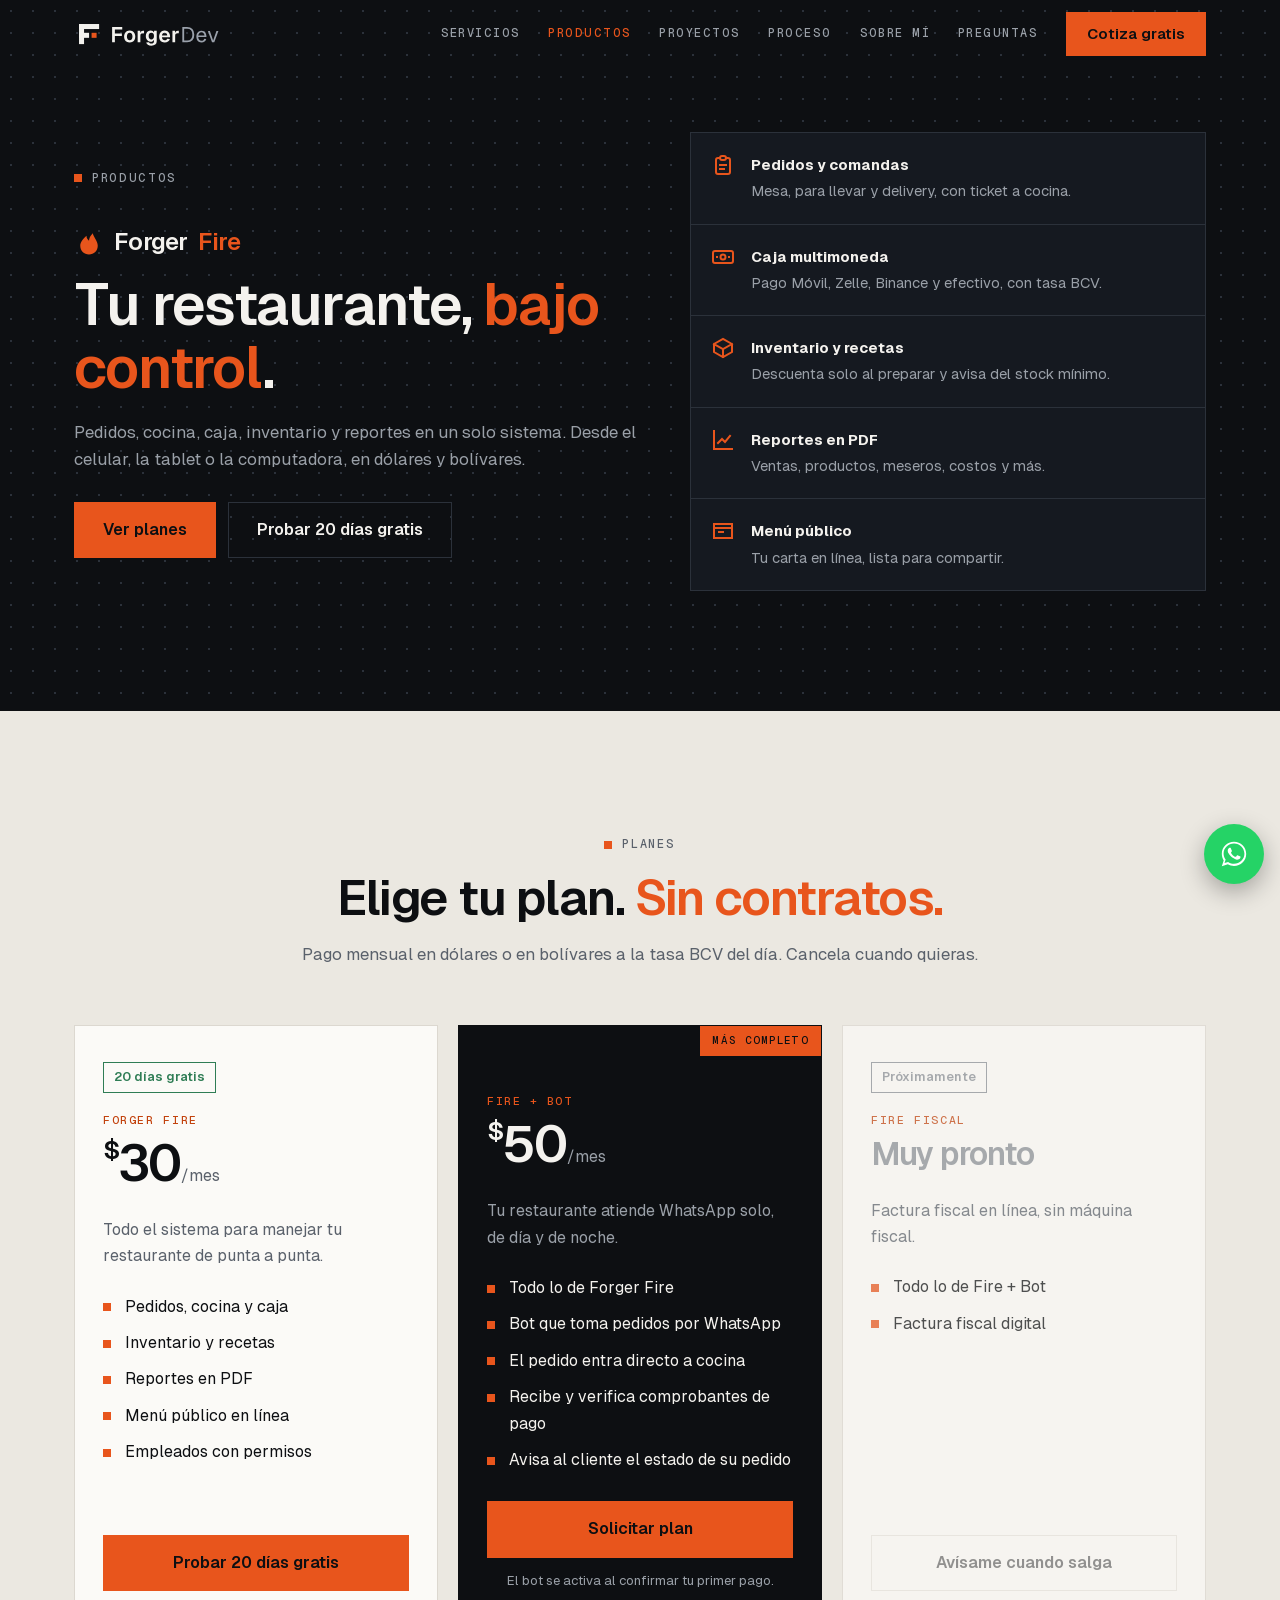
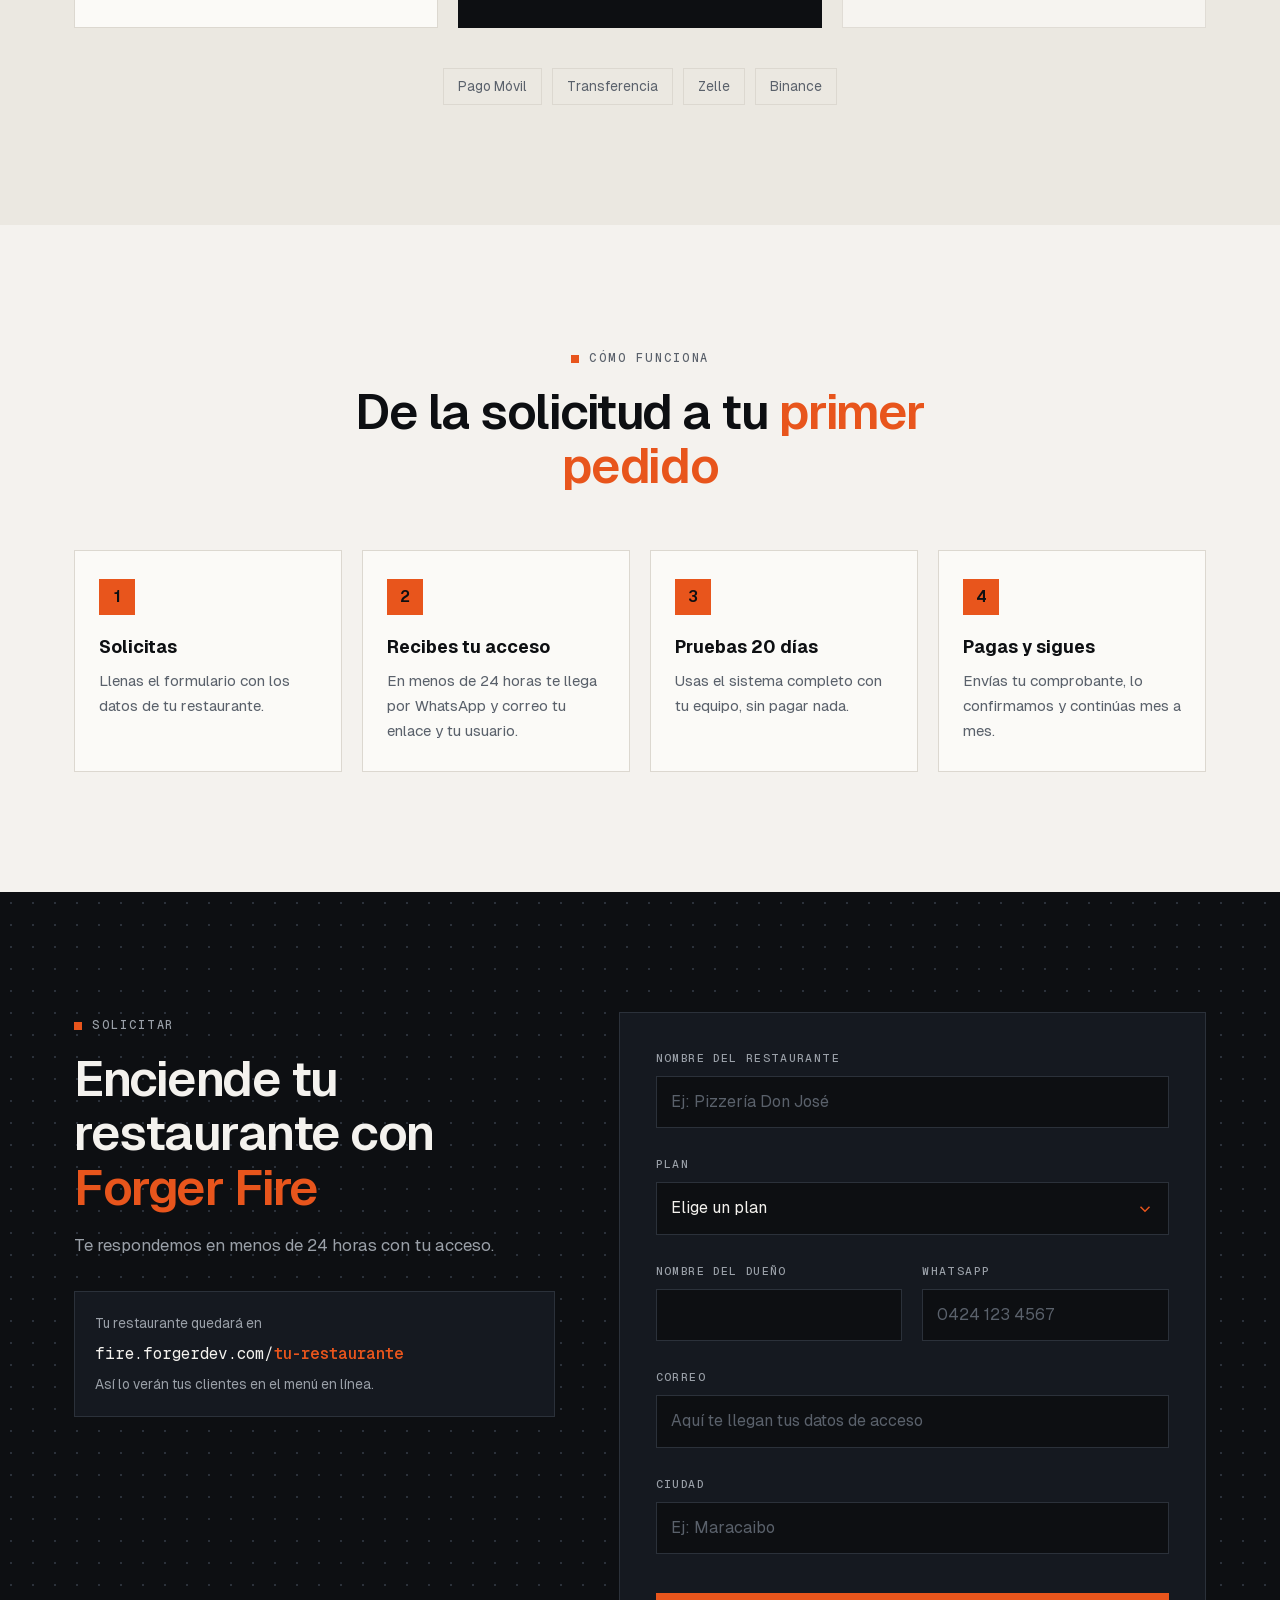
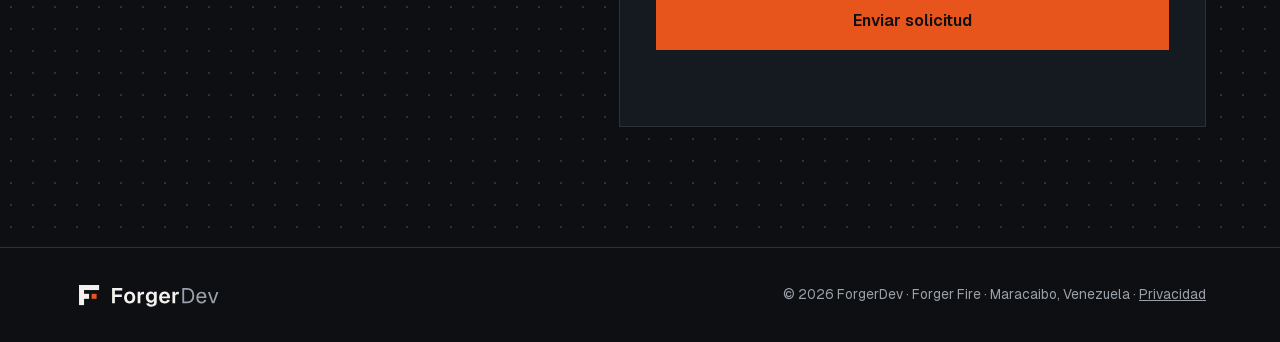
==== commit 2033a584: "fix: mismo menu en Forger Fire que en la landing Co-Authored-By: Claude Opus 5.5 <noreply@anthropic." ====
--- a/forger-fire.html
+++ b/forger-fire.html
@@ -44,8 +44,10 @@
           <li><a href="index.html#servicios" class="nav__link">Servicios</a></li>
           <li><a href="forger-fire.html" class="nav__link nav__link--activo" aria-current="page">Productos</a></li>
           <li><a href="index.html#proyectos" class="nav__link">Proyectos</a></li>
+          <li><a href="index.html#proceso" class="nav__link">Proceso</a></li>
           <li><a href="index.html#sobre-mi" class="nav__link">Sobre mí</a></li>
-          <li><a href="#solicitar" class="btn btn--primary btn--sm">Prueba 20 días gratis</a></li>
+          <li><a href="index.html#faq" class="nav__link">Preguntas</a></li>
+          <li><a href="index.html#cotizador" class="btn btn--primary btn--sm">Cotiza gratis</a></li>
         </ul>
       </nav>
     </div>
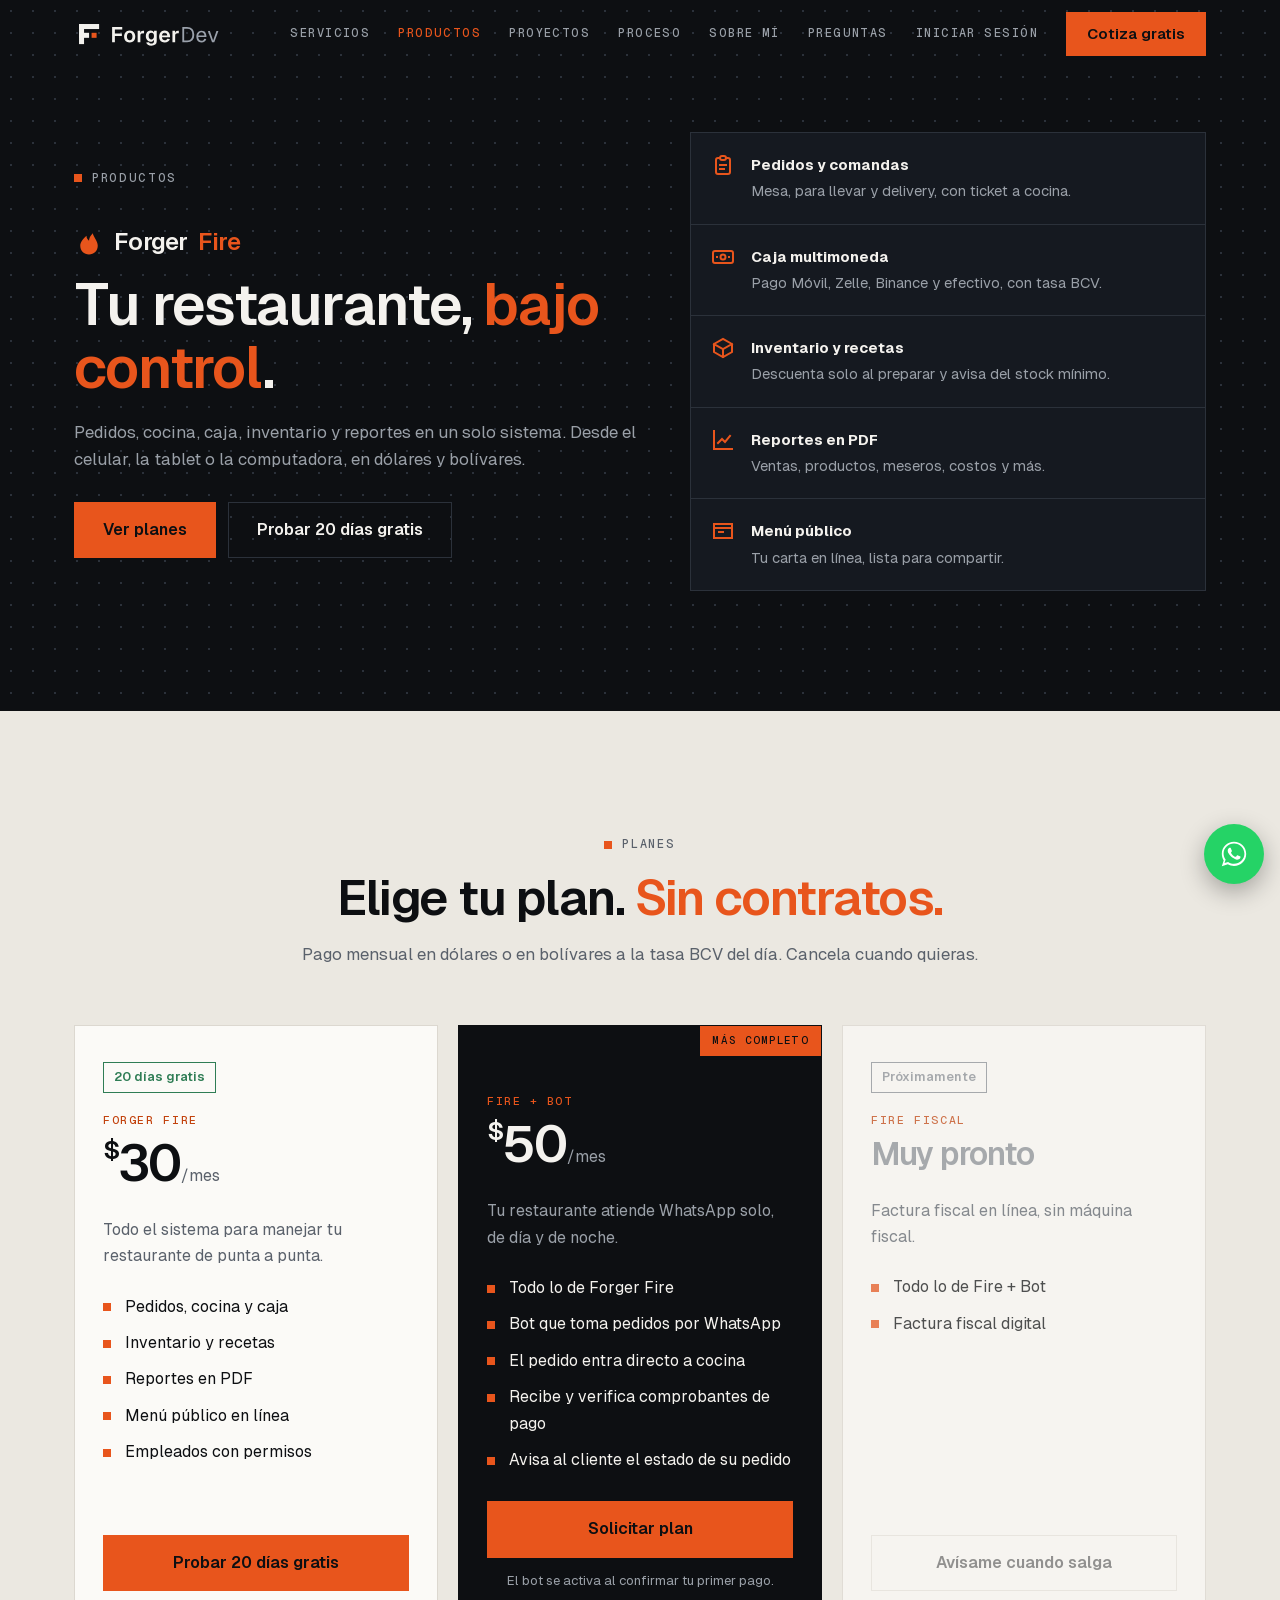
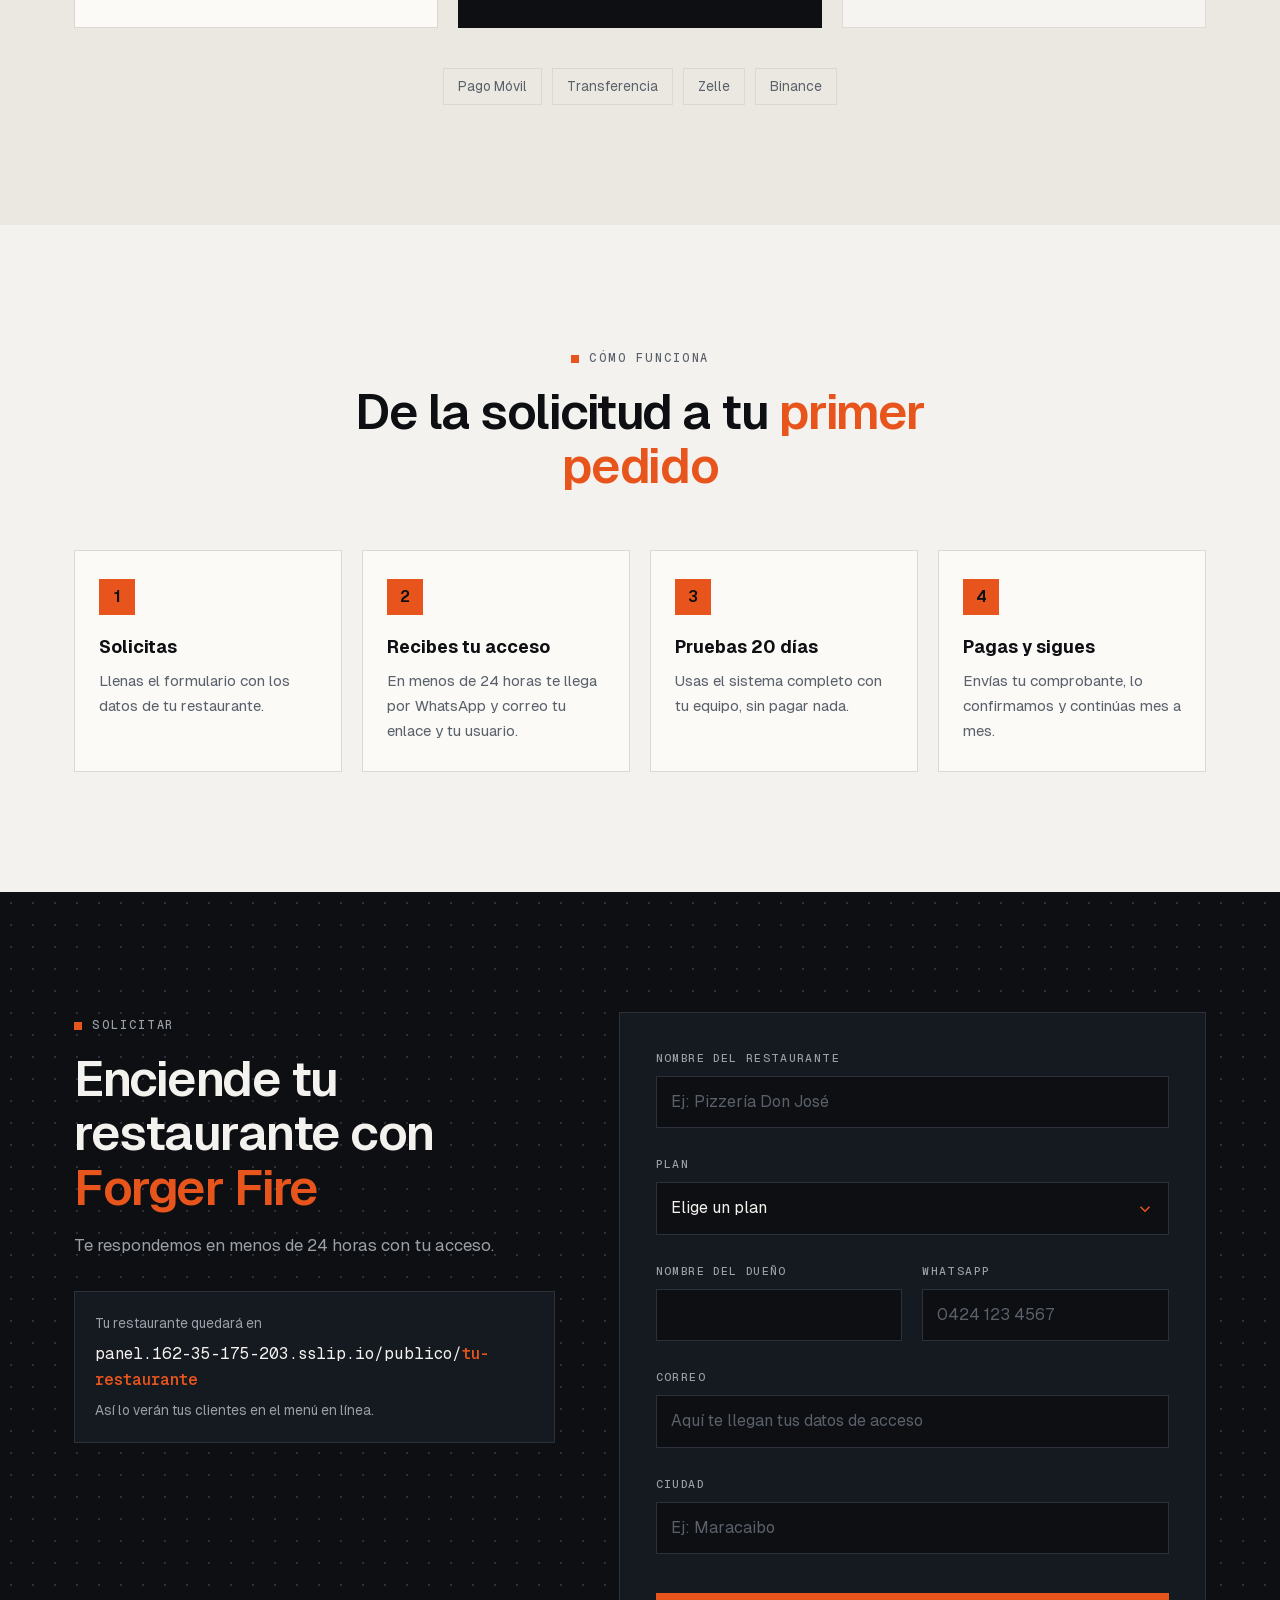
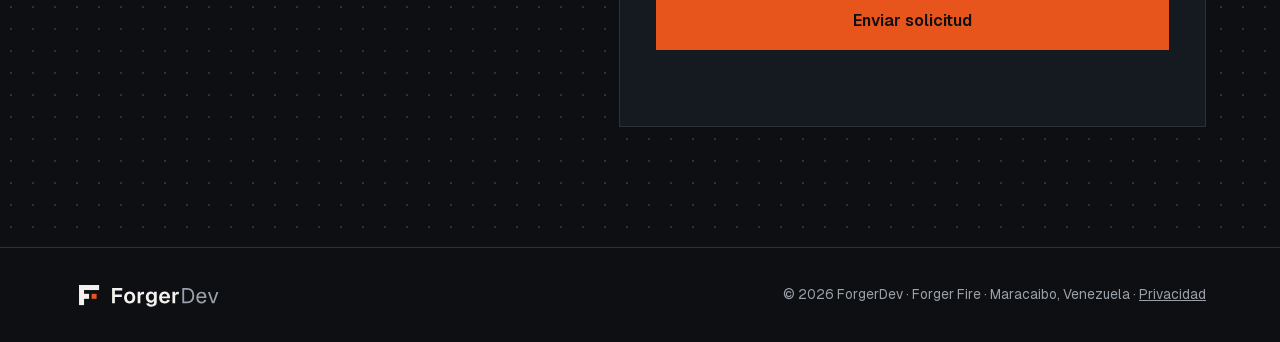
==== commit e87e2ad2: "feat: boton Iniciar sesion y urlSistema unica en config - config.js: urlSistema es la direccion prin" ====
--- a/forger-fire.html
+++ b/forger-fire.html
@@ -42,11 +42,12 @@
       <nav id="menu" class="nav" aria-label="Principal">
         <ul class="nav__list">
           <li><a href="index.html#servicios" class="nav__link">Servicios</a></li>
-          <li><a href="forger-fire.html" class="nav__link nav__link--activo" aria-current="page">Productos</a></li>
+          <li><a href="index.html#productos" class="nav__link nav__link--activo">Productos</a></li>
           <li><a href="index.html#proyectos" class="nav__link">Proyectos</a></li>
           <li><a href="index.html#proceso" class="nav__link">Proceso</a></li>
           <li><a href="index.html#sobre-mi" class="nav__link">Sobre mí</a></li>
           <li><a href="index.html#faq" class="nav__link">Preguntas</a></li>
+          <li data-login hidden><a href="#" class="nav__link nav__link--login" data-login-link>Iniciar sesión</a></li>
           <li><a href="index.html#cotizador" class="btn btn--primary btn--sm">Cotiza gratis</a></li>
         </ul>
       </nav>
@@ -170,7 +171,7 @@
 
           <div class="url-preview" aria-live="polite">
             <p class="url-preview__label">Tu restaurante quedará en</p>
-            <p class="url-preview__url">fire.forgerdev.com/<b id="slug-preview">tu-restaurante</b></p>
+            <p class="url-preview__url"><span data-url-menu></span><b id="slug-preview">tu-restaurante</b></p>
             <p class="url-preview__ayuda">Así lo verán tus clientes en el menú en línea.</p>
           </div>
         </div>
--- a/css/styles.css
+++ b/css/styles.css
@@ -1947,3 +1947,154 @@
     transition: none;
   }
 }
+
+/* ===== Sección Productos ===== */
+.producto {
+  display: grid;
+  background: var(--ink);
+  border: 1px solid var(--ink);
+  color: var(--bone);
+}
+
+.producto__info {
+  padding: 36px 28px;
+}
+
+.producto__marca {
+  display: flex;
+  flex-wrap: wrap;
+  align-items: center;
+  gap: 10px;
+  margin-bottom: 14px;
+  font-size: 1.4rem;
+  font-weight: 600;
+  letter-spacing: -0.03em;
+}
+
+.producto__marca em {
+  font-style: normal;
+  color: var(--orange);
+}
+
+.producto__llama {
+  width: 28px;
+  height: 28px;
+  fill: var(--orange);
+}
+
+.producto__rubro {
+  padding: 3px 10px;
+  font-size: 0.75rem;
+  font-weight: 500;
+  letter-spacing: 0;
+  color: var(--grey);
+  border: 1px solid var(--line-dark);
+}
+
+.producto__titulo {
+  margin-bottom: 12px;
+  font-size: clamp(1.6rem, 4vw, 2.2rem);
+}
+
+.producto__desc {
+  max-width: 520px;
+  color: var(--grey);
+}
+
+.producto__lista {
+  margin: 22px 0 28px;
+  color: var(--bone);
+}
+
+.producto__acciones {
+  display: flex;
+  flex-wrap: wrap;
+  gap: 12px;
+}
+
+.producto__ghost {
+  color: var(--bone);
+  border-color: var(--line-dark);
+}
+
+.producto__planes {
+  display: grid;
+  align-content: center;
+  gap: 1px;
+  margin: 0;
+  padding: 0 28px 36px;
+  list-style: none;
+}
+
+.producto__planes li {
+  display: flex;
+  align-items: center;
+  justify-content: space-between;
+  gap: 16px;
+  padding: 18px 20px;
+  background: var(--panel-dark);
+  border: 1px solid var(--line-dark);
+}
+
+.producto__planes span {
+  font-size: 0.85rem;
+  color: var(--grey);
+}
+
+.producto__planes strong {
+  display: block;
+  font-size: 1rem;
+  color: var(--bone);
+}
+
+.producto__planes b {
+  font-size: 1.8rem;
+  font-weight: 600;
+  letter-spacing: -0.03em;
+  white-space: nowrap;
+}
+
+.producto__planes small {
+  font-size: 0.85rem;
+  font-weight: 400;
+  color: var(--grey);
+}
+
+.producto__planes .producto__plan--destacado {
+  border-color: var(--orange);
+}
+
+.producto__plan--pronto b {
+  font-size: 1rem;
+  color: var(--grey-dark);
+}
+
+@media (min-width: 1024px) {
+  .producto {
+    grid-template-columns: 1.2fr 1fr;
+  }
+
+  .producto__info {
+    padding: 48px;
+  }
+
+  .producto__planes {
+    padding: 48px 48px 48px 0;
+  }
+}
+
+/* ===== Menú compacto en laptops pequeñas (1024–1279 px): 7 opciones + botón en una línea ===== */
+.nav__link,
+.nav .btn--sm {
+  white-space: nowrap;
+}
+
+@media (min-width: 1024px) and (max-width: 1279px) {
+  .nav__list {
+    gap: 16px;
+  }
+
+  .nav__link {
+    letter-spacing: 0.06em;
+  }
+}
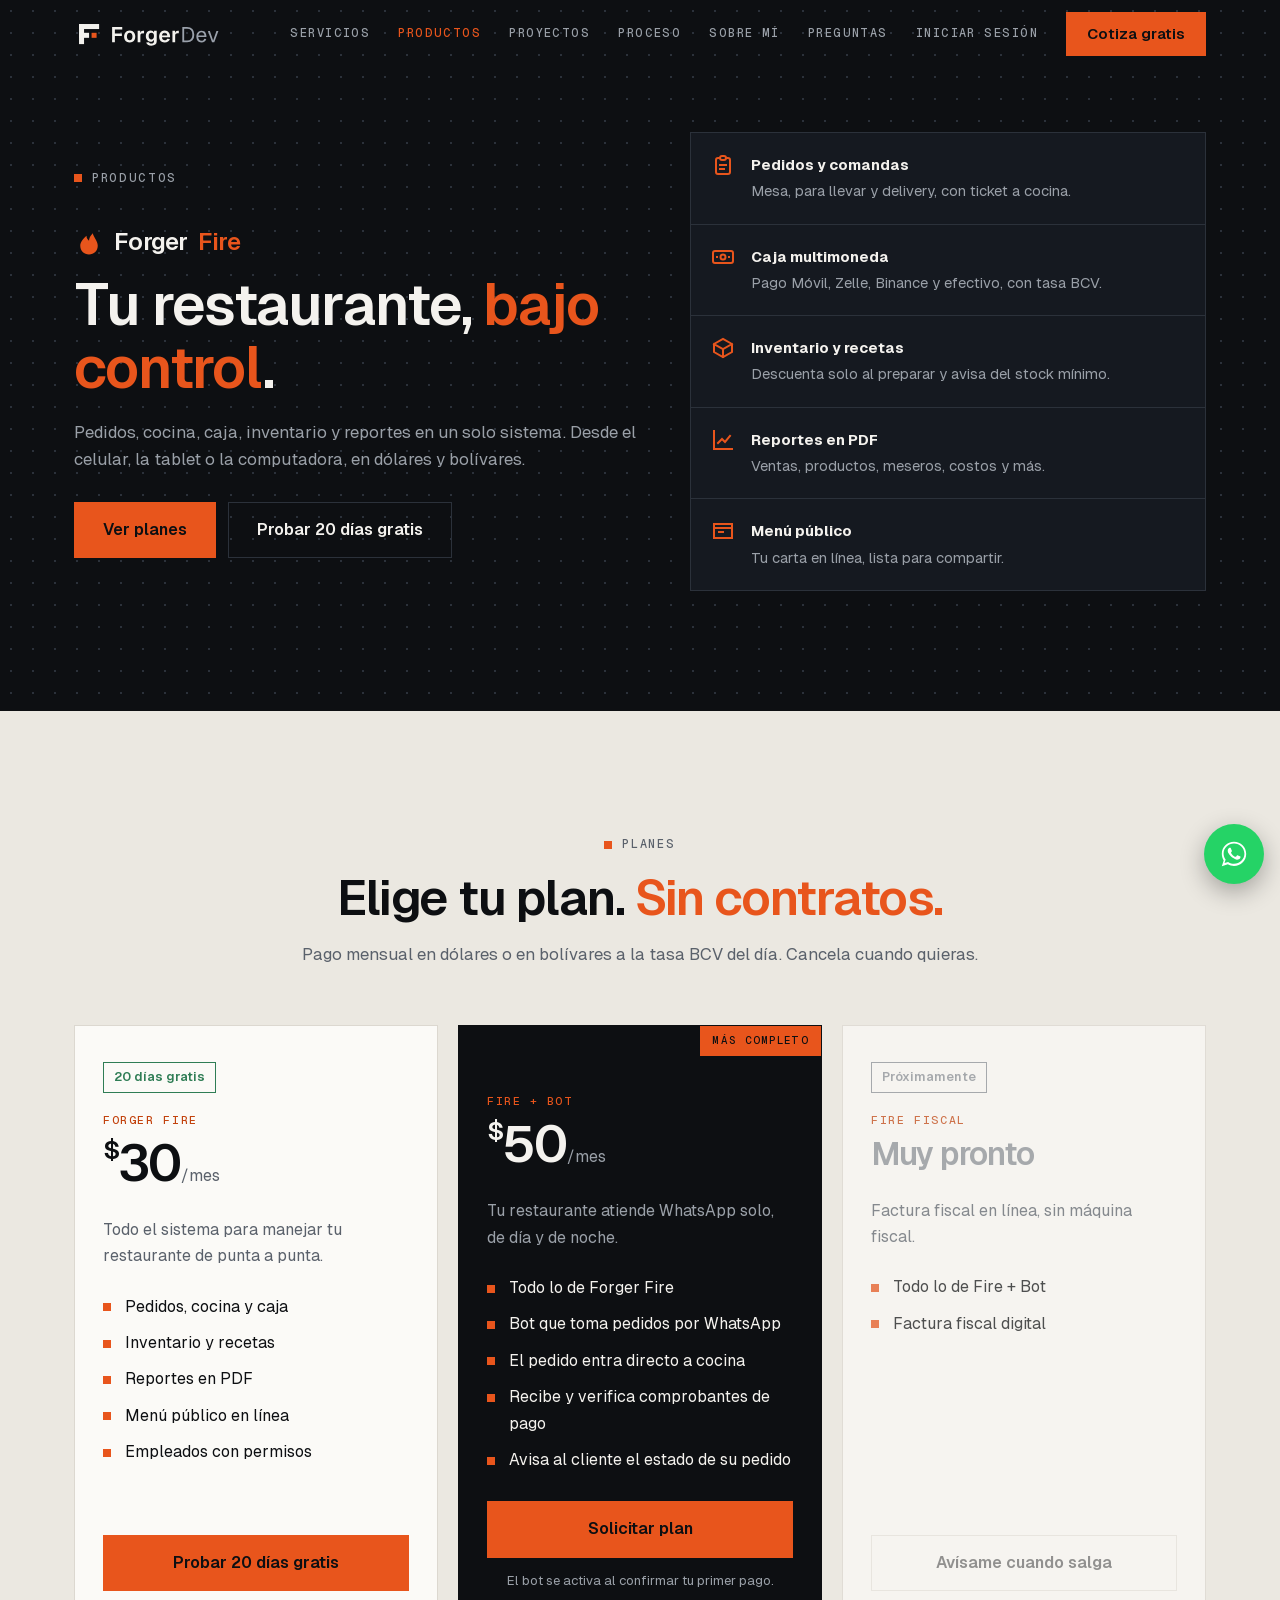
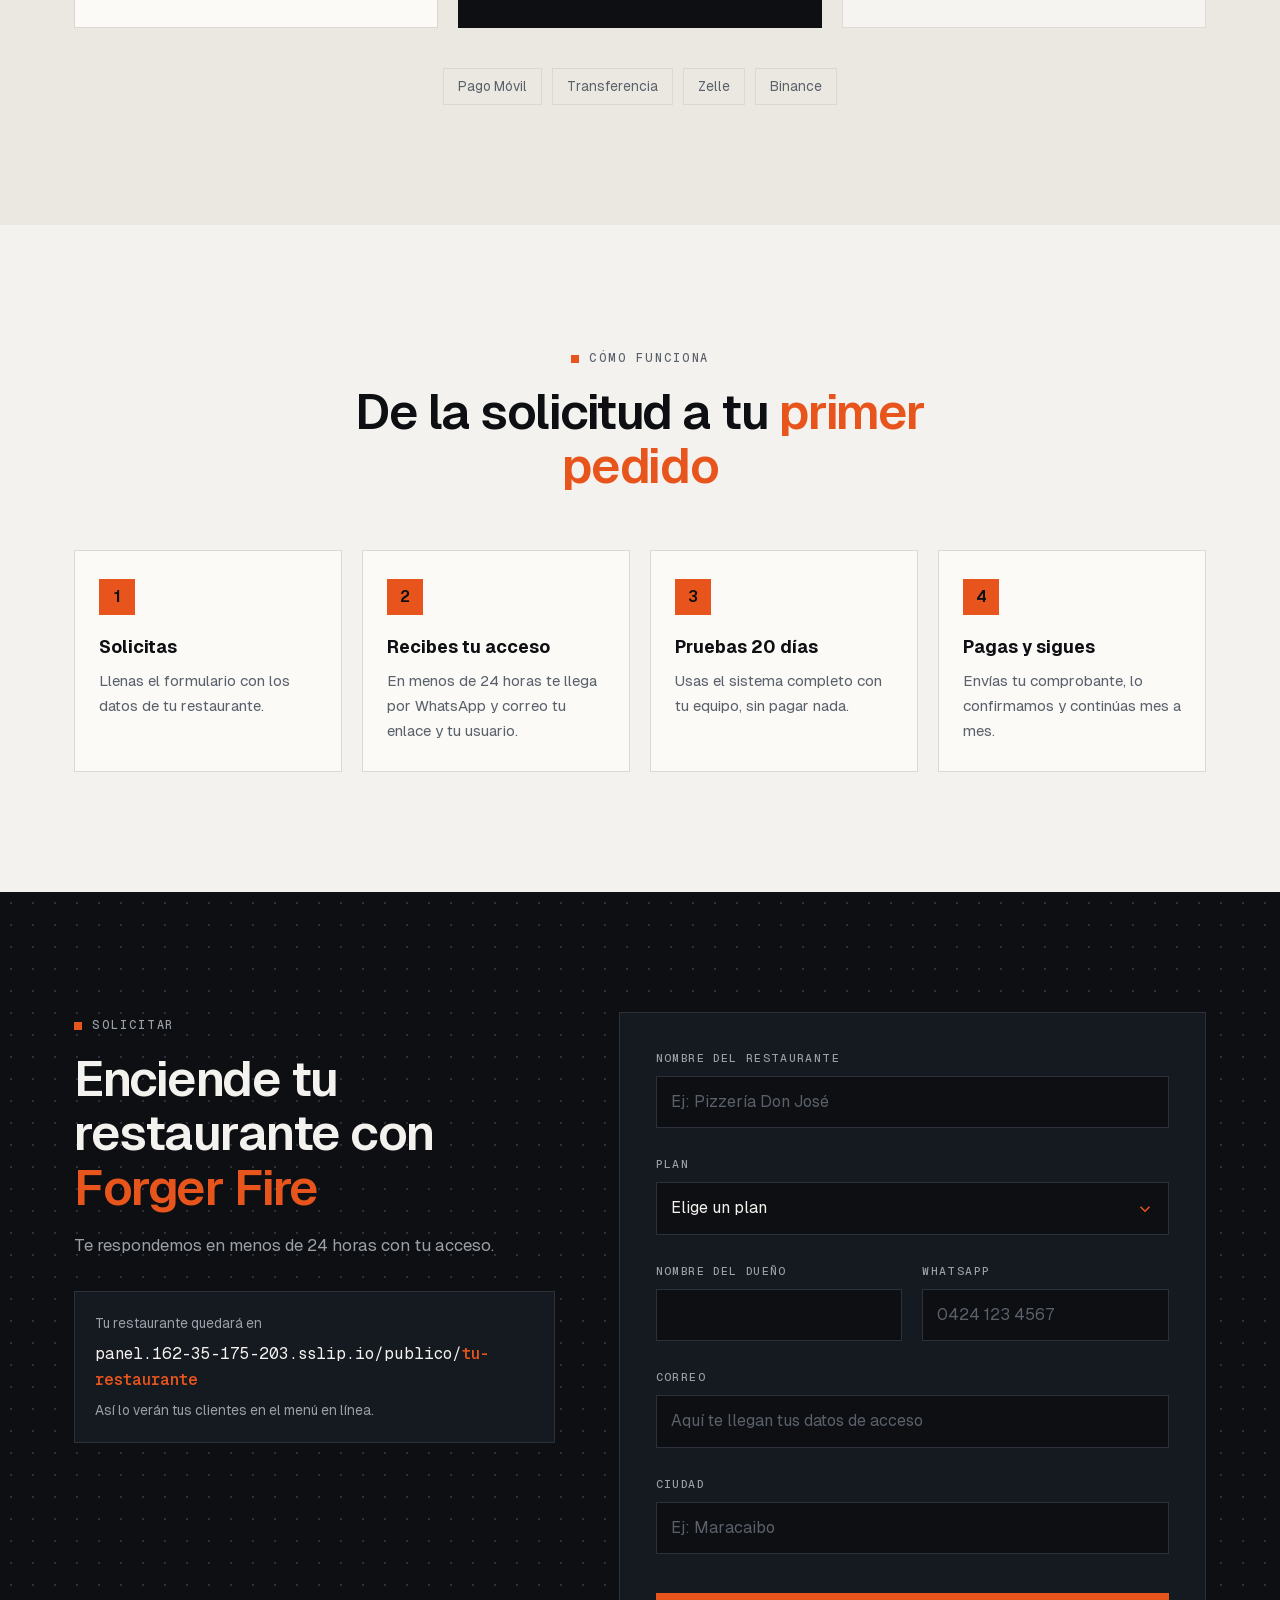
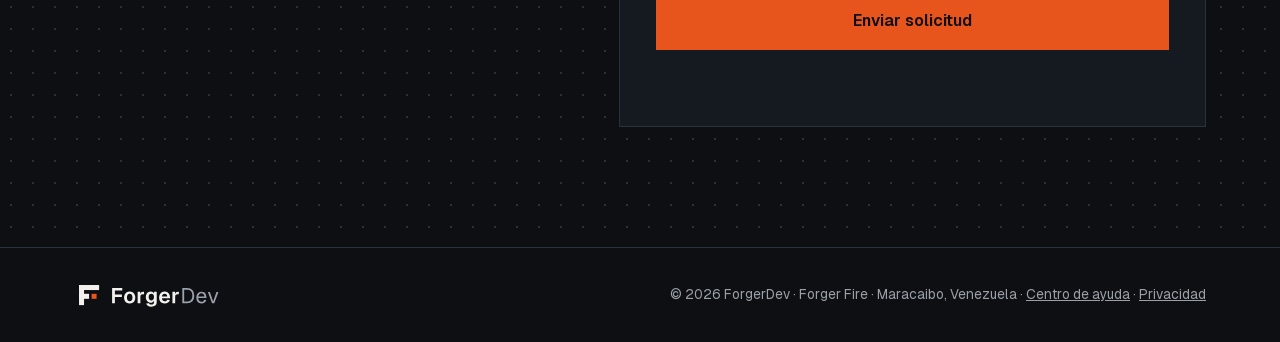
==== commit 405e32d2: "feat: centro de ayuda de Forger Fire con guia para entrar al sistema - ayuda/: portada con buscador " ====
--- a/forger-fire.html
+++ b/forger-fire.html
@@ -235,7 +235,7 @@
   <footer class="footer">
     <div class="container footer__inner">
       <a href="index.html" class="logo" aria-label="ForgerDev, inicio"><svg xmlns="http://www.w3.org/2000/svg" viewBox="0 0 239 48" aria-hidden="true" focusable="false"><rect x="8" y="8" width="8" height="32" fill="#f2f1ed"/><rect x="8" y="8" width="32" height="8" fill="#f2f1ed"/><rect x="8" y="22" width="16" height="8" fill="#f2f1ed"/><rect x="28" y="22" width="8" height="8" fill="#e8551c"/><path d="M60.72 12.86H76.87V16.701999999999998H65.14V23.298H76.25800000000001V27.106H65.14V37.0H60.72ZM79.79400000000001 27.921999999999997Q79.79400000000001 25.066 80.899 22.924Q82.004 20.782 84.02700000000002 19.609Q86.05000000000001 18.436 88.736 18.436Q91.388 18.436 93.411 19.609Q95.43400000000001 20.782 96.53900000000002 22.924Q97.644 25.066 97.644 27.921999999999997Q97.644 30.778 96.53900000000002 32.92Q95.43400000000001 35.062 93.411 36.235Q91.388 37.408 88.736 37.408Q86.05000000000001 37.408 84.02700000000002 36.235Q82.004 35.062 80.899 32.92Q79.79400000000001 30.778 79.79400000000001 27.921999999999997ZM93.156 27.921999999999997Q93.156 25.1 91.983 23.536Q90.81 21.972 88.736 21.972Q86.628 21.972 85.47200000000001 23.536Q84.316 25.1 84.316 27.921999999999997Q84.316 30.744 85.47200000000001 32.308Q86.628 33.872 88.736 33.872Q90.84400000000001 33.872 92.0 32.308Q93.156 30.744 93.156 27.921999999999997ZM101.418 18.843999999999998H105.49800000000002L105.60000000000001 22.345999999999997Q106.144 20.544 107.215 19.694Q108.28600000000002 18.843999999999998 109.95200000000001 18.843999999999998H111.61800000000001V22.584H109.918Q107.81000000000002 22.584 106.79000000000002 23.519Q105.77000000000001 24.454 105.77000000000001 26.528V37.0H101.418ZM114.98400000000001 37.34 119.47200000000001 37.034Q119.81200000000001 38.122 120.679 38.666Q121.546 39.21 123.24600000000001 39.21Q127.42800000000001 39.21 127.42800000000001 35.504V33.192Q126.78200000000001 34.518 125.35400000000001 35.317Q123.926 36.116 122.158 36.116Q119.914 36.116 118.16300000000001 35.010999999999996Q116.412 33.906 115.42600000000002 31.9Q114.44000000000001 29.894 114.44000000000001 27.31Q114.44000000000001 24.726 115.409 22.72Q116.378 20.714 118.129 19.575Q119.88000000000001 18.436 122.09 18.436Q124.028 18.436 125.45600000000002 19.302999999999997Q126.88400000000001 20.169999999999998 127.56400000000001 21.665999999999997V18.843999999999998H131.81400000000002V35.402Q131.81400000000002 38.836 129.502 40.672Q127.19000000000001 42.508 123.24600000000001 42.508Q119.778 42.508 117.70400000000001 41.131Q115.63000000000001 39.754 114.98400000000001 37.34ZM127.462 27.174Q127.462 24.692 126.30600000000001 23.264Q125.15 21.836 123.17800000000001 21.836Q121.206 21.836 120.084 23.298Q118.962 24.759999999999998 118.962 27.276Q118.962 29.792 120.101 31.254Q121.24000000000001 32.716 123.17800000000001 32.716Q125.18400000000001 32.716 126.32300000000001 31.237000000000002Q127.462 29.758 127.462 27.174ZM135.622 27.921999999999997Q135.622 25.1 136.71 22.941000000000003Q137.798 20.782 139.787 19.609Q141.776 18.436 144.428 18.436Q147.012 18.436 148.967 19.592Q150.92200000000003 20.747999999999998 151.99300000000002 22.941Q153.06400000000002 25.134 153.06400000000002 28.16V29.146H140.144Q140.28 31.492 141.436 32.716Q142.592 33.94 144.56400000000002 33.94Q145.99200000000002 33.94 146.978 33.277Q147.964 32.614 148.33800000000002 31.424L152.792 31.695999999999998Q152.044 34.348 149.851 35.878Q147.65800000000002 37.408 144.53 37.408Q141.84400000000002 37.408 139.82100000000003 36.235Q137.798 35.062 136.71 32.92Q135.622 30.778 135.622 27.921999999999997ZM144.428 21.869999999999997Q142.66 21.869999999999997 141.52100000000002 22.991999999999997Q140.382 24.113999999999997 140.144 26.222H148.542Q148.406 24.046 147.318 22.958Q146.23000000000002 21.869999999999997 144.428 21.869999999999997ZM156.838 18.843999999999998H160.918L161.02 22.345999999999997Q161.564 20.544 162.635 19.694Q163.706 18.843999999999998 165.372 18.843999999999998H167.038V22.584H165.338Q163.23 22.584 162.20999999999998 23.519Q161.19 24.454 161.19 26.528V37.0H156.838Z" fill="#f2f1ed"/><path d="M172.594 12.86H180.074Q185.65 12.86 188.659 16.005Q191.668 19.15 191.668 24.964Q191.668 30.744 188.71 33.872Q185.752 37.0 180.27800000000002 37.0H172.594ZM188.608 24.964Q188.608 15.715999999999998 180.074 15.715999999999998H175.518V34.144H180.074Q188.608 34.144 188.608 24.964ZM194.93200000000002 27.990000000000002Q194.93200000000002 25.168 195.935 23.026Q196.93800000000002 20.884 198.774 19.728Q200.61 18.572 203.058 18.572Q205.404 18.572 207.20600000000002 19.677Q209.008 20.782 210.01100000000002 22.924Q211.014 25.066 211.014 28.024V28.874H197.924Q198.06 31.73 199.437 33.209Q200.814 34.688 203.19400000000002 34.688Q204.928 34.688 206.067 33.889Q207.20600000000002 33.09 207.68200000000002 31.662L210.74200000000002 31.9Q210.02800000000002 34.382 208.005 35.894999999999996Q205.982 37.408 203.19400000000002 37.408Q200.678 37.408 198.808 36.251999999999995Q196.93800000000002 35.096 195.935 32.971Q194.93200000000002 30.846 194.93200000000002 27.990000000000002ZM203.058 21.291999999999998Q200.95000000000002 21.291999999999998 199.60700000000003 22.583999999999996Q198.264 23.875999999999998 197.924 26.357999999999997H207.886Q207.68200000000002 23.842 206.407 22.567Q205.132 21.291999999999998 203.058 21.291999999999998ZM213.35999999999999 18.98H216.488L221.724 34.076L226.96 18.98H230.088L223.526 37.0H219.922Z" fill="#9aa1ab"/></svg></a>
-      <p>© <span id="year"></span> ForgerDev · Forger Fire · Maracaibo, Venezuela · <a href="privacidad.html">Privacidad</a></p>
+      <p>© <span id="year"></span> ForgerDev · Forger Fire · Maracaibo, Venezuela · <a href="ayuda/">Centro de ayuda</a> · <a href="privacidad.html">Privacidad</a></p>
     </div>
   </footer>
 
